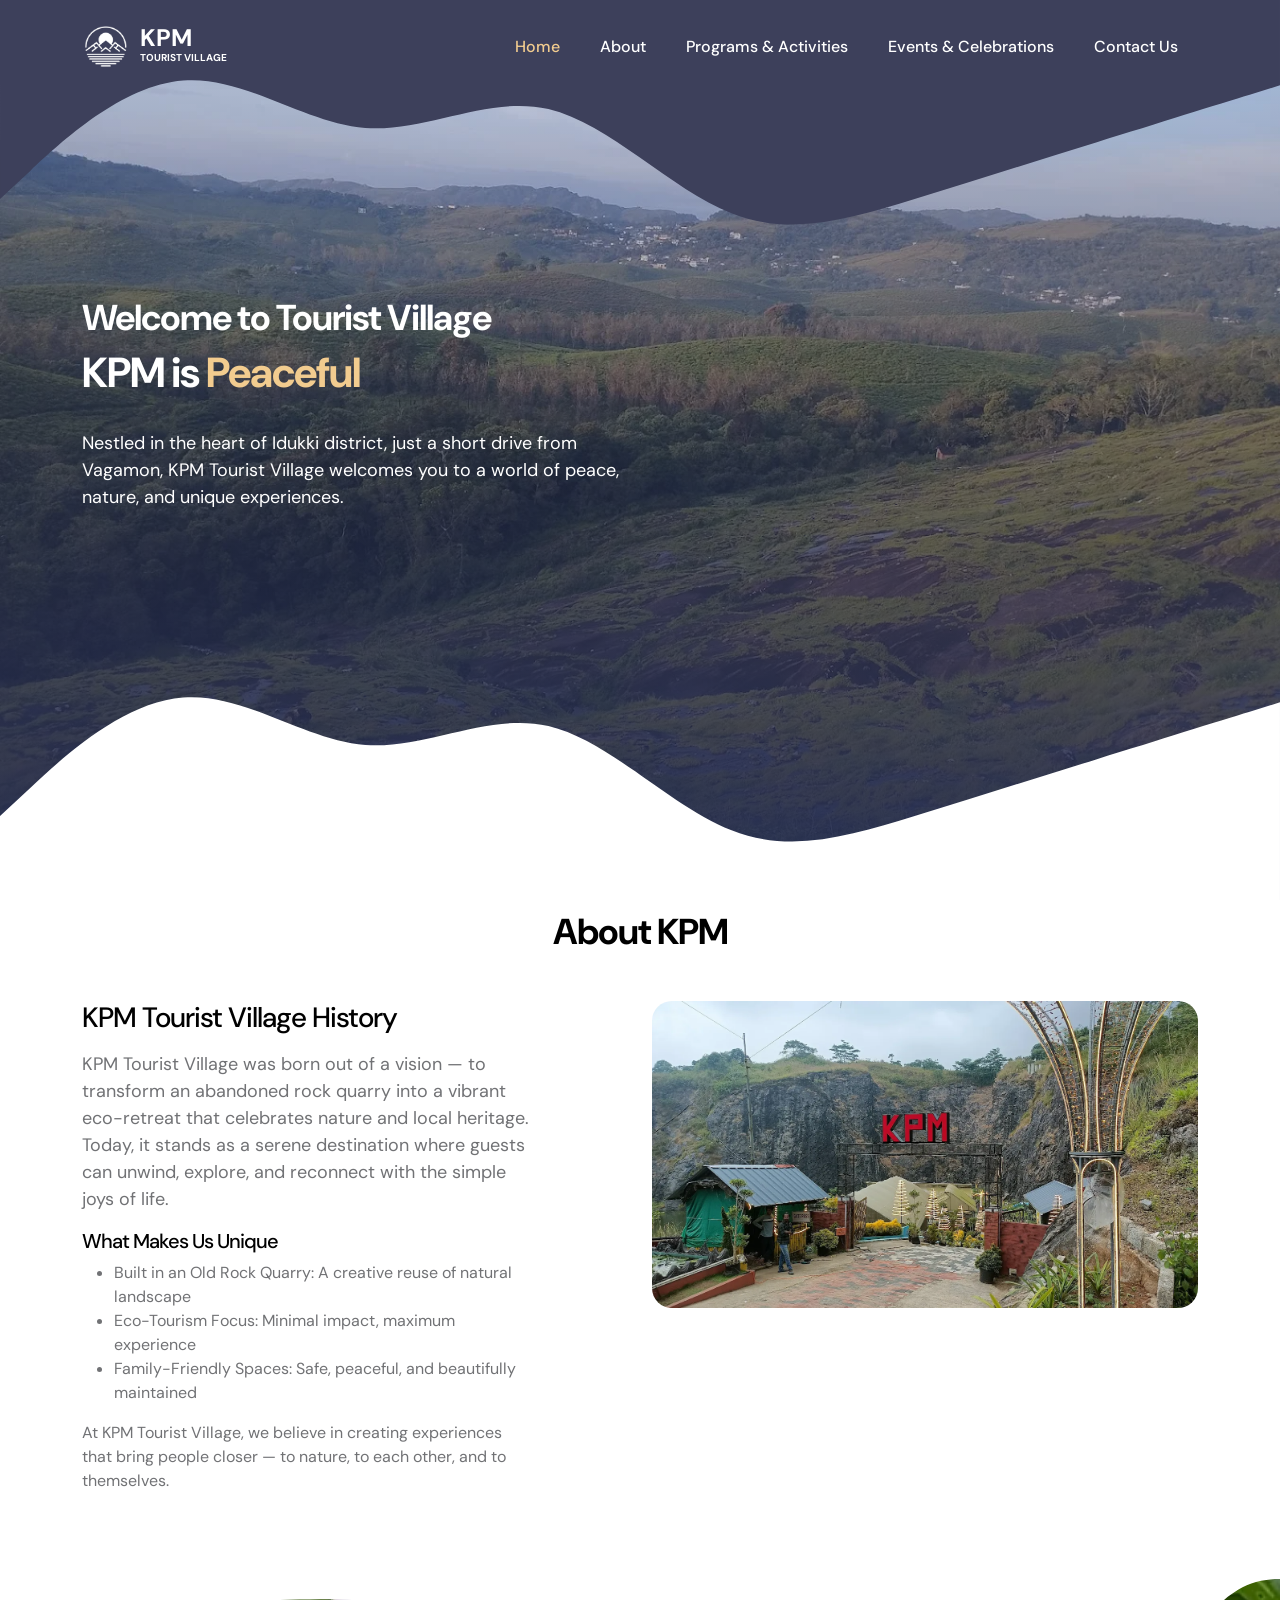
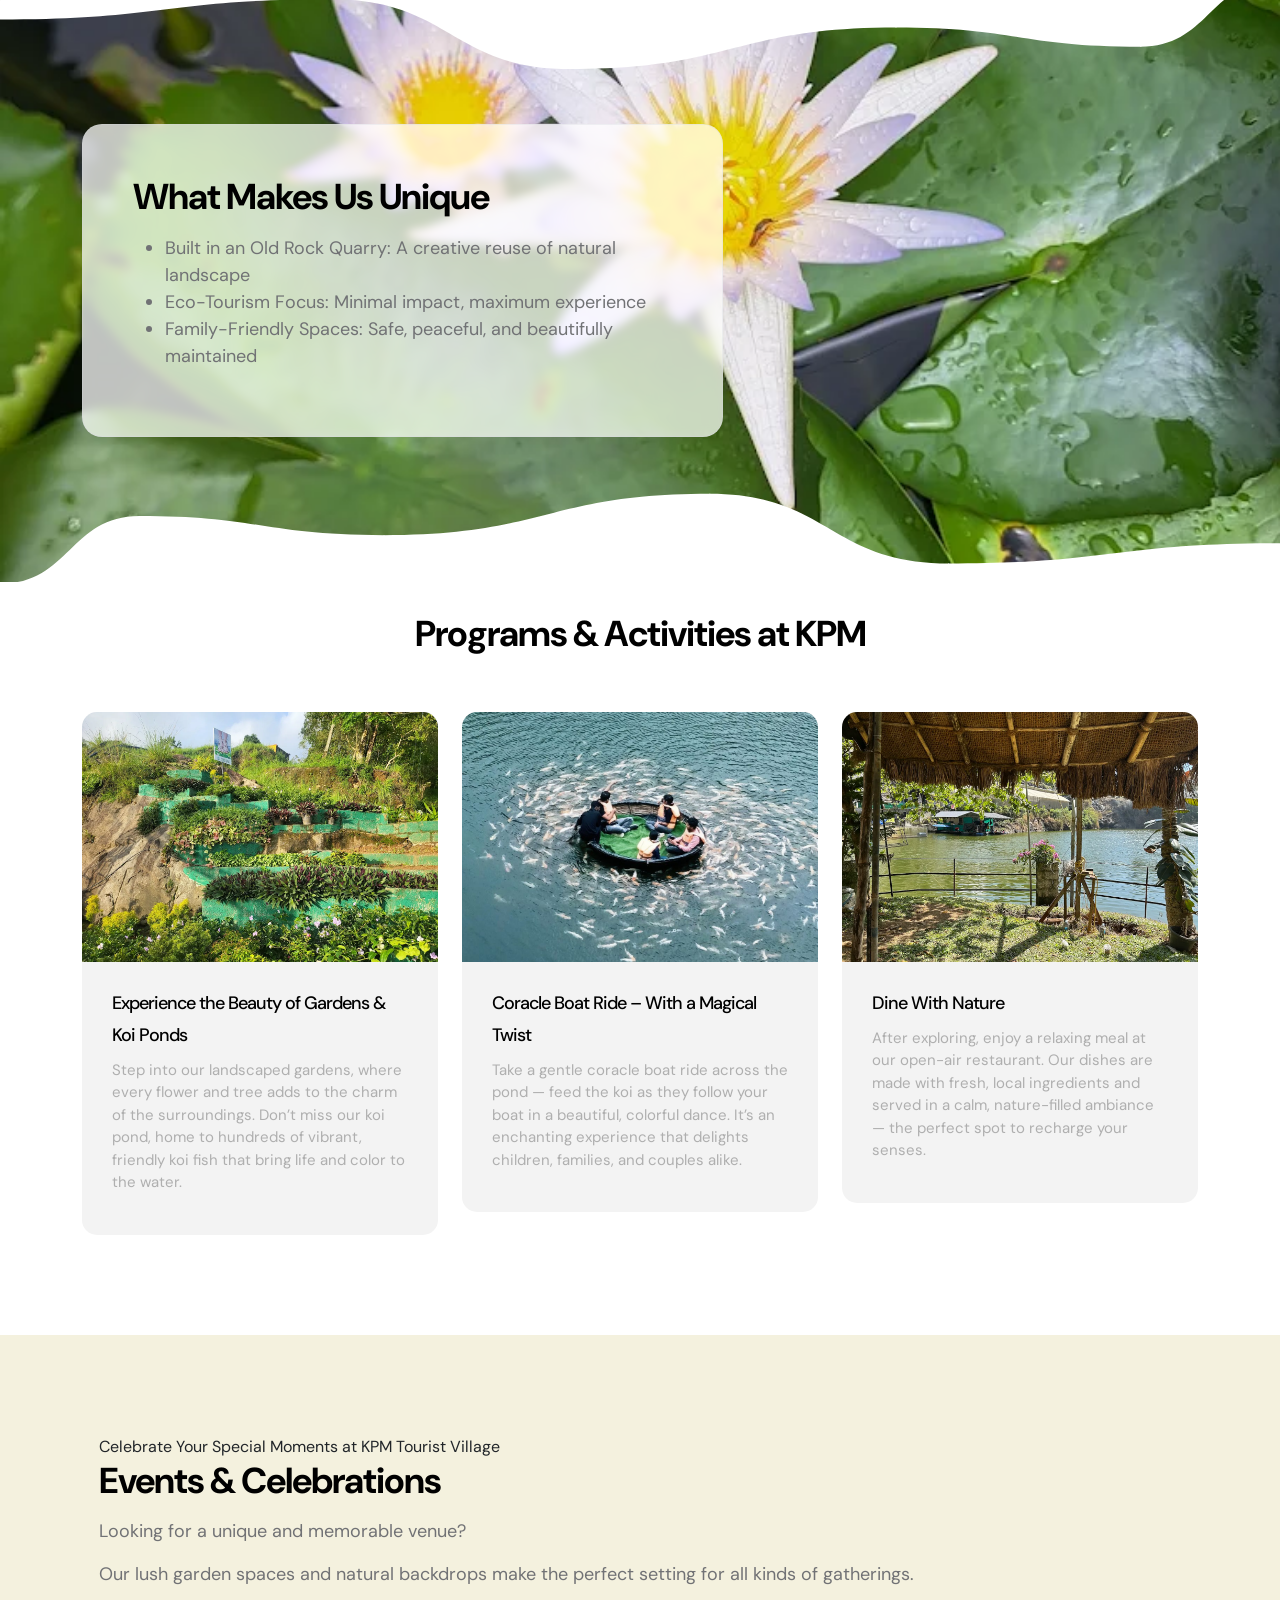
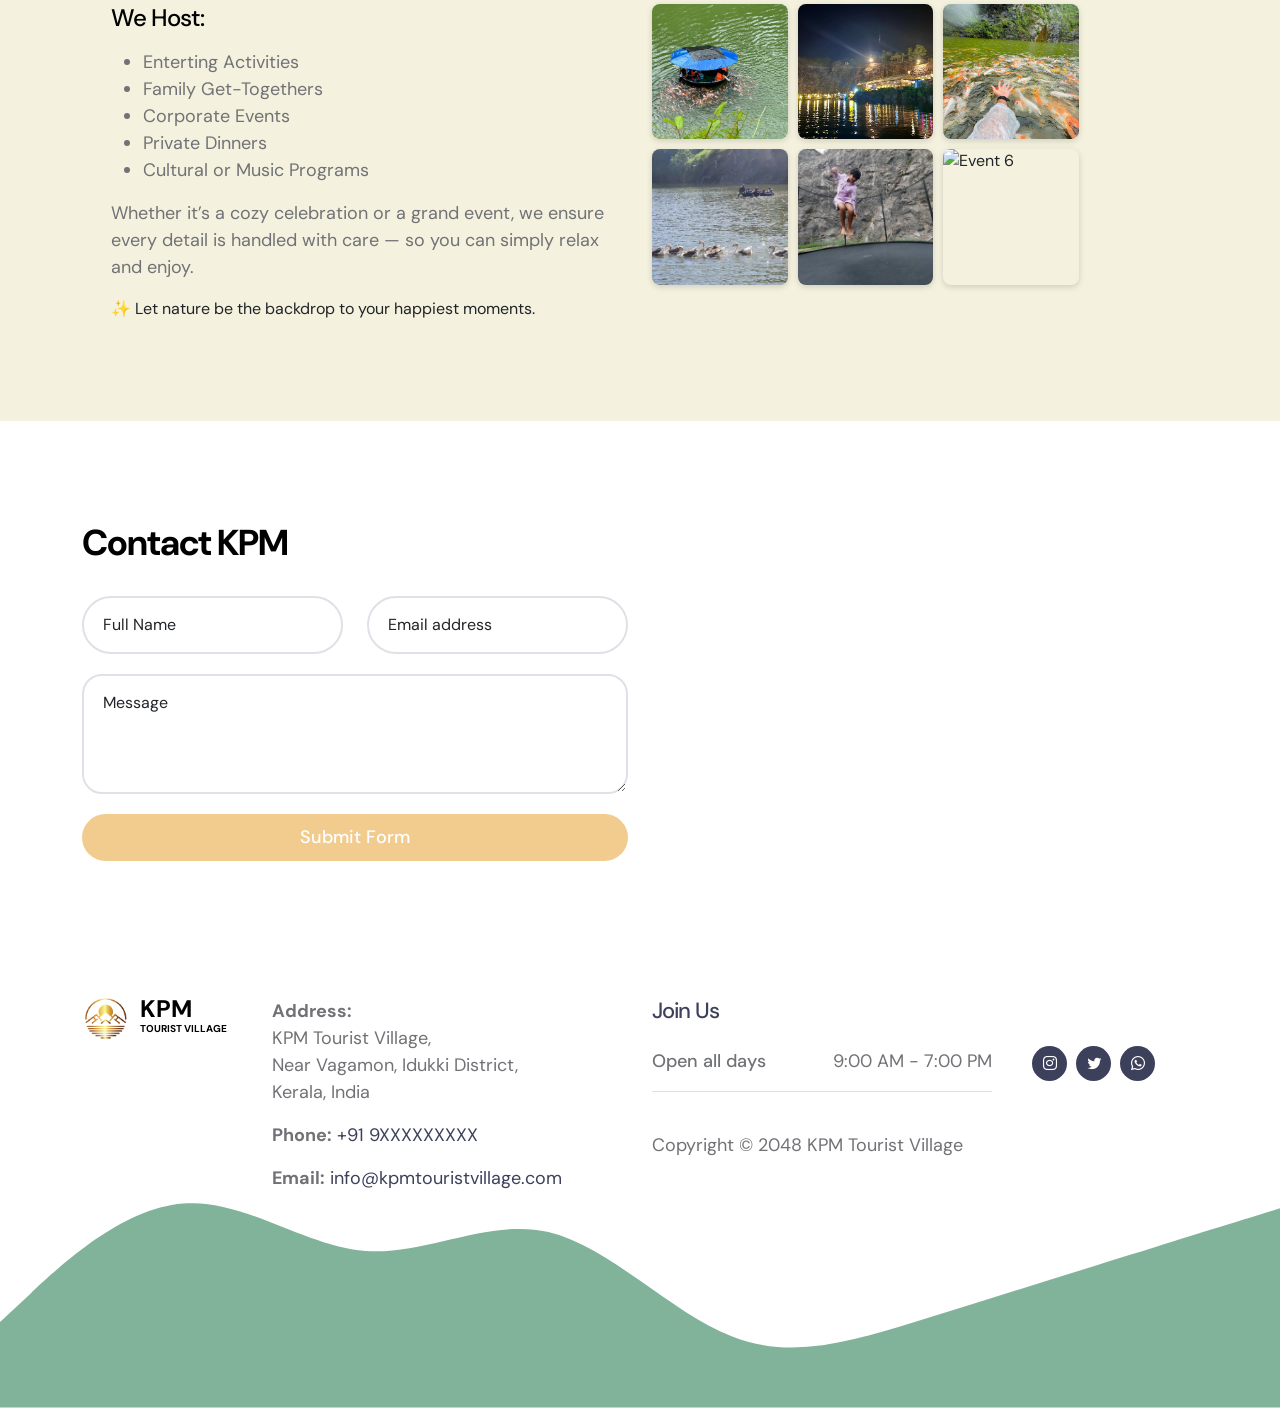
==== index.html @ 0088a2d7 "initial commit" ====
<!doctype html>
<html lang="en">

<head>
    <meta charset="utf-8">
    <meta name="viewport" content="width=device-width, initial-scale=1">

    <meta name="description" content="">
    <meta name="author" content="">

    <title>KPM Tourist Village</title>

    <!-- CSS FILES -->
    <link rel="preconnect" href="https://fonts.googleapis.com">

    <link rel="preconnect" href="https://fonts.gstatic.com" crossorigin>

    <link href="https://fonts.googleapis.com/css2?family=DM+Sans:ital,wght@0,400;0,500;0,700;1,400&display=swap"
        rel="stylesheet">

    <link href="css/bootstrap.min.css" rel="stylesheet">

    <link href="css/bootstrap-icons.css" rel="stylesheet">

    <link href="css/templatemo-tiya-golf-club.css" rel="stylesheet">

    <!--

TemplateMo 587 Tiya Golf Club

https://templatemo.com/tm-587-tiya-golf-club

-->
</head>

<body>

    <main>

        <nav class="navbar navbar-expand-lg">
            <div class="container">
                <a class="navbar-brand d-flex align-items-center" href="index.html">
                    <img src="images/kpm-logo-removebg-preview.png" class="navbar-brand-image img-fluid"
                        alt="KPM Tourist Village">
                    <span class="navbar-brand-text">
                        KPM
                        <small>Tourist Village</small>
                    </span>
                </a>

                <div class="d-lg-none ms-auto me-3">
                    <a class="btn custom-btn custom-border-btn" data-bs-toggle="offcanvas" href="#offcanvasExample"
                        role="button" aria-controls="offcanvasExample">Member Login</a>
                </div>

                <button class="navbar-toggler" type="button" data-bs-toggle="collapse" data-bs-target="#navbarNav"
                    aria-controls="navbarNav" aria-expanded="false" aria-label="Toggle navigation">
                    <span class="navbar-toggler-icon"></span>
                </button>

                <div class="collapse navbar-collapse" id="navbarNav">
                    <ul class="navbar-nav ms-lg-auto">
                        <li class="nav-item">
                            <a class="nav-link click-scroll" href="#section_1">Home</a>
                        </li>

                        <li class="nav-item">
                            <a class="nav-link click-scroll" href="#section_2">About</a>
                        </li>

                        <li class="nav-item">
                            <a class="nav-link click-scroll" href="#section_3">Programs & Activities</a>
                        </li>

                        <li class="nav-item">
                            <a class="nav-link click-scroll" href="#section_4">Events & Celebrations</a>
                        </li>

                        <li class="nav-item">
                            <a class="nav-link click-scroll" href="#section_5">Contact Us</a>
                        </li>

                        <!-- <li class="nav-item dropdown">
                                <a class="nav-link dropdown-toggle" href="#" id="navbarLightDropdownMenuLink" role="button" data-bs-toggle="dropdown" aria-expanded="false">Pages</a>

                                <ul class="dropdown-menu dropdown-menu-light" aria-labelledby="navbarLightDropdownMenuLink">
                                    <li><a class="dropdown-item" href="event-listing.html">Event Listing</a></li>

                                    <li><a class="dropdown-item" href="event-detail.html">Event Detail</a></li>
                                </ul>
                            </li> -->
                    </ul>

                    <!-- <div class="d-none d-lg-block ms-lg-3">
                            <a class="btn custom-btn custom-border-btn" data-bs-toggle="offcanvas" href="#offcanvasExample" role="button" aria-controls="offcanvasExample">Member Login</a>
                        </div> -->
                </div>
            </div>
        </nav>

        <!-- <div class="offcanvas offcanvas-end" data-bs-scroll="true" tabindex="-1" id="offcanvasExample" aria-labelledby="offcanvasExampleLabel">                
                <div class="offcanvas-header">
                    <h5 class="offcanvas-title" id="offcanvasExampleLabel">Member Login</h5>
                    
                    <button type="button" class="btn-close" data-bs-dismiss="offcanvas" aria-label="Close"></button>
                </div>
                
                <div class="offcanvas-body d-flex flex-column">
                    <form class="custom-form member-login-form" action="#" method="post" role="form">

                        <div class="member-login-form-body">
                            <div class="mb-4">
                                <label class="form-label mb-2" for="member-login-number">Membership No.</label>

                                <input type="text" name="member-login-number" id="member-login-number" class="form-control" placeholder="11002560" required>
                            </div>

                            <div class="mb-4">
                                <label class="form-label mb-2" for="member-login-password">Password</label>

                                <input type="password" name="member-login-password" id="member-login-password" pattern="[0-9a-zA-Z]{4,10}" class="form-control" placeholder="Password" required="">
                            </div>

                            <div class="form-check mb-4">
                                <input class="form-check-input" type="checkbox" value="" id="flexCheckDefault">
                              
                                <label class="form-check-label" for="flexCheckDefault">
                                    Remember me
                                </label>
                            </div>

                            <div class="col-lg-5 col-md-7 col-8 mx-auto">
                                <button type="submit" class="form-control">Login</button>
                            </div>

                            <div class="text-center my-4">
                                <a href="#">Forgotten password?</a>
                            </div>
                        </div>
                    </form>

                    <div class="mt-auto mb-5">
                        <p>
                            <strong class="text-white me-3">Any Questions?</strong>

                            <a href="tel: 010-020-0340" class="contact-link">
                            	010-020-0340
                            </a>
                        </p>
                    </div>
                </div>

                <svg xmlns="http://www.w3.org/2000/svg" viewBox="0 0 1440 320"><path fill="#3D405B" fill-opacity="1" d="M0,224L34.3,192C68.6,160,137,96,206,90.7C274.3,85,343,139,411,144C480,149,549,107,617,122.7C685.7,139,754,213,823,240C891.4,267,960,245,1029,224C1097.1,203,1166,181,1234,160C1302.9,139,1371,117,1406,106.7L1440,96L1440,320L1405.7,320C1371.4,320,1303,320,1234,320C1165.7,320,1097,320,1029,320C960,320,891,320,823,320C754.3,320,686,320,617,320C548.6,320,480,320,411,320C342.9,320,274,320,206,320C137.1,320,69,320,34,320L0,320Z"></path></svg>
            </div> -->


        <section class="hero-section d-flex justify-content-center align-items-center" id="section_1">

            <div class="section-overlay"></div>

            <svg xmlns="http://www.w3.org/2000/svg" viewBox="0 0 1440 320">
                <path fill="#3D405B" fill-opacity="1"
                    d="M0,224L34.3,192C68.6,160,137,96,206,90.7C274.3,85,343,139,411,144C480,149,549,107,617,122.7C685.7,139,754,213,823,240C891.4,267,960,245,1029,224C1097.1,203,1166,181,1234,160C1302.9,139,1371,117,1406,106.7L1440,96L1440,0L1405.7,0C1371.4,0,1303,0,1234,0C1165.7,0,1097,0,1029,0C960,0,891,0,823,0C754.3,0,686,0,617,0C548.6,0,480,0,411,0C342.9,0,274,0,206,0C137.1,0,69,0,34,0L0,0Z">
                </path>
            </svg>

            <div class="container">
                <div class="row">

                    <div class="col-lg-6 col-12 mb-5 mb-lg-0">
                        <h2 class="text-white">Welcome to Tourist Village</h2>

                        <h1 class="cd-headline rotate-1 text-white mb-4 pb-2">
                            <span>KPM is</span>
                            <span class="cd-words-wrapper">
                                <b class="is-visible">Peaceful</b>
                                <b>Scenic</b>
                                <b>Memorable</b>
                            </span>
                        </h1>

                        <div class="">
                            <p class="text-white">Nestled in the heart of Idukki district, just a short drive from
                                Vagamon, KPM Tourist Village welcomes you to a world of peace, nature, and unique
                                experiences.</p>
                        </div>
                    </div>

                    <div class="col-lg-6 col-12">
                        <div class="ratio ratio-16x9">
                            <iframe width="560" height="315" src="https://www.youtube.com/embed/MGNgbNGOzh8"
                                title="YouTube video player" frameborder="0"
                                allow="accelerometer; autoplay; clipboard-write; encrypted-media; gyroscope; picture-in-picture; web-share"
                                allowfullscreen></iframe>
                        </div>
                    </div>

                </div>
            </div>

            <svg xmlns="http://www.w3.org/2000/svg" viewBox="0 0 1440 320">
                <path fill="#ffffff" fill-opacity="1"
                    d="M0,224L34.3,192C68.6,160,137,96,206,90.7C274.3,85,343,139,411,144C480,149,549,107,617,122.7C685.7,139,754,213,823,240C891.4,267,960,245,1029,224C1097.1,203,1166,181,1234,160C1302.9,139,1371,117,1406,106.7L1440,96L1440,320L1405.7,320C1371.4,320,1303,320,1234,320C1165.7,320,1097,320,1029,320C960,320,891,320,823,320C754.3,320,686,320,617,320C548.6,320,480,320,411,320C342.9,320,274,320,206,320C137.1,320,69,320,34,320L0,320Z">
                </path>
            </svg>
        </section>


        <section class="about-section section-padding" id="section_2">
            <div class="container">
                <div class="row">

                    <div class="col-lg-12 col-12 text-center">
                        <h2 class="mb-lg-5 mb-4">About KPM</h2>
                    </div>

                    <div class="col-lg-5 col-12 me-auto mb-4 mb-lg-0">
                        <h3 class="mb-3">KPM Tourist Village History</h3>

                        <p>KPM Tourist Village was born out of a vision — to transform an abandoned rock quarry into a
                            vibrant eco-retreat that celebrates nature and local heritage.
                            Today, it stands as a serene destination where guests can unwind, explore, and reconnect
                            with the simple joys of life.</p>

                        <h6>What Makes Us Unique</h6>
                        <ul>
                            <li class="text-medium">Built in an Old Rock Quarry: A creative reuse of natural landscape
                            </li>
                            <li class="text-medium">Eco-Tourism Focus: Minimal impact, maximum experience</li>
                            <li class="text-medium">Family-Friendly Spaces: Safe, peaceful, and beautifully maintained
                            </li>
                        </ul>

                        <p class="text-medium">At KPM Tourist Village, we believe in creating experiences that bring
                            people closer — to nature, to each other, and to themselves.</p>
                    </div>

                    <div class="col-lg-6 col-md-12 col-12 mb-4 mb-lg-0 mb-md-0">
                        <div class="member-block">
                            <div class="member-block-image-wrap">
                                <img src="images/gallery/image6.webp" class="member-block-image img-fluid" alt="">
                            </div>
                        </div>
                    </div>

                </div>
            </div>
        </section>


        <section class="section-bg-image">
            <svg viewBox="0 0 1265 144" xmlns="http://www.w3.org/2000/svg" xmlns:xlink="http://www.w3.org/1999/xlink">
                <path fill="rgba(255, 255, 255, 1)" d="M 0 40 C 164 40 164 20 328 20 L 328 20 L 328 0 L 0 0 Z"
                    stroke-width="0"></path>
                <path fill="rgba(255, 255, 255, 1)" d="M 327 20 C 445.5 20 445.5 89 564 89 L 564 89 L 564 0 L 327 0 Z"
                    stroke-width="0"></path>
                <path fill="rgba(255, 255, 255, 1)" d="M 563 89 C 724.5 89 724.5 48 886 48 L 886 48 L 886 0 L 563 0 Z"
                    stroke-width="0"></path>
                <path fill="rgba(255, 255, 255, 1)"
                    d="M 885 48 C 1006.5 48 1006.5 67 1128 67 L 1128 67 L 1128 0 L 885 0 Z" stroke-width="0"></path>
                <path fill="rgba(255, 255, 255, 1)" d="M 1127 67 C 1196 67 1196 0 1265 0 L 1265 0 L 1265 0 L 1127 0 Z"
                    stroke-width="0"></path>
            </svg>

            <div class="container">
                <div class="row">

                    <div class="col-lg-7 col-12">
                        <div class="section-bg-image-block">
                            <h2 class="mb-lg-3">What Makes Us Unique</h2>
                            <ul>
                                <li>Built in an Old Rock Quarry: A creative reuse of natural landscape</li>
                                <li>Eco-Tourism Focus: Minimal impact, maximum experience</li>
                                <li>Family-Friendly Spaces: Safe, peaceful, and beautifully maintained</li>
                            </ul>
                        </div>
                    </div>

                </div>
            </div>

            <svg viewBox="0 0 1265 144" xmlns="http://www.w3.org/2000/svg" xmlns:xlink="http://www.w3.org/1999/xlink">
                <path fill="rgba(255, 255, 255, 1)" d="M 0 40 C 164 40 164 20 328 20 L 328 20 L 328 0 L 0 0 Z"
                    stroke-width="0"></path>
                <path fill="rgba(255, 255, 255, 1)" d="M 327 20 C 445.5 20 445.5 89 564 89 L 564 89 L 564 0 L 327 0 Z"
                    stroke-width="0"></path>
                <path fill="rgba(255, 255, 255, 1)" d="M 563 89 C 724.5 89 724.5 48 886 48 L 886 48 L 886 0 L 563 0 Z"
                    stroke-width="0"></path>
                <path fill="rgba(255, 255, 255, 1)"
                    d="M 885 48 C 1006.5 48 1006.5 67 1128 67 L 1128 67 L 1128 0 L 885 0 Z" stroke-width="0"></path>
                <path fill="rgba(255, 255, 255, 1)" d="M 1127 67 C 1196 67 1196 0 1265 0 L 1265 0 L 1265 0 L 1127 0 Z"
                    stroke-width="0"></path>
            </svg>
        </section>


        <section class="membership-section section-padding" id="section_3">
            <div class="container">
                <div class="row">

                    <div class="col-lg-12 col-12 text-center mx-auto mb-lg-5 mb-4">
                        <h2><span>Programs & Activities</span> at KPM</h2>
                    </div>
                    <div class="col-lg-12">
                        <div class="row" style="position: relative; z-index: 5;">
                            <div class="program-itemcol-lg-4 col-md-4 col-sm-12 ">
                                <div class="closed-item">
                                    <div class="thumb">
                                        <img src="./images/program/garder_image.webp" alt="">
                                    </div>
                                    <div class="down-content">
                                        <div class="row">
                                            <div class="col-12">
                                                <h4>Experience the Beauty of Gardens & Koi Ponds</h4>
                                                <p>Step into our landscaped gardens, where every flower and tree adds to
                                                    the charm of the surroundings.
                                                    Don’t miss our koi pond, home to hundreds of vibrant, friendly koi
                                                    fish that bring life and color to the water.</p>
                                            </div>
                                        </div>
                                    </div>
                                </div>
                            </div>
                            <div class="col-lg-4 col-md-4 col-sm-12">
                                <div class="closed-item">
                                    <div class="thumb">
                                        <img src="./images/program/Coracle_Boat_Ride.jpeg" alt="">
                                    </div>
                                    <div class="down-content">
                                        <div class="row">
                                            <div class="col-12">
                                                <h4>Coracle Boat Ride – With a Magical Twist</h4>
                                                <p>Take a gentle coracle boat ride across the pond — feed the koi as
                                                    they follow your boat in a beautiful, colorful dance.
                                                    It’s an enchanting experience that delights children, families, and
                                                    couples alike.</p>
                                            </div>
                                        </div>
                                    </div>
                                </div>
                            </div>
                            <div class="col-lg-4 col-md-4 col-sm-12">
                                <div class="closed-item">
                                    <div class="thumb">
                                        <img src="./images/program/dine_with_nature.webp" alt="">
                                    </div>
                                    <div class="down-content">
                                        <div class="row">
                                            <div class="col-12">
                                                <h4>Dine With Nature</h4>
                                                <p>After exploring, enjoy a relaxing meal at our open-air restaurant.
                                                    Our dishes are made with fresh, local ingredients and served in a
                                                    calm, nature-filled ambiance — the perfect spot to recharge your
                                                    senses.</p>
                                            </div>
                                        </div>
                                    </div>
                                </div>
                            </div>
                        </div>
                    </div>




                </div>
            </div>
        </section>




        <section class="events-section section-bg section-padding" id="section_4">
            <div class="container">
                <div class="row">

                    <div class="col-lg-12 col-12">
                        <span>Celebrate Your Special Moments at KPM Tourist Village</span>
                        <h2 class="mb-lg-3">Events & Celebrations</h2>
                    </div>

                    <div class="col-lg-12 col-12">
                        <p>Looking for a unique and memorable venue?</p>
                        <p>Our lush garden spaces and natural backdrops make the perfect setting for all kinds of
                            gatherings.</p>
                    </div>


                    <div class="row">
                        <div class="col-lg-6 col-6">
                            <h4 class="mb-lg-3">We Host:</h4>
                            <ul>
                                <li> Enterting Activities</li>
                                <li> Family Get-Togethers</li>
                                <li> Corporate Events</li>
                                <li> Private Dinners</li>
                                <li> Cultural or Music Programs</li>
                            </ul>
                            <p>Whether it’s a cozy celebration or a grand event, we ensure every detail is handled with
                                care —
                                so you can simply relax and enjoy.</p>

                            ✨ Let nature be the backdrop to your happiest moments.
                        </div>
                        <div class="col-lg-5 col-5">
                            <div class="photo-grid">
                                <img src="./images/event/event-1.webp" alt="Event 1">
                                <img src="./images/event/event-2.webp" alt="Event 2">
                                <img src="./images/event/event-3.webp" alt="Event 3">
                                <img src="./images/event/event-4.webp" alt="Event 4">
                                <img src="./images/event/event-5.webp" alt="Event 5">
                                <img src="./images/event/event-6.webp" alt="Event 6">
                            </div>
                        </div>
                    </div>

                </div>
            </div>
        </section>


        <section class="contact-section section-padding" id="section_5">
            <div class="container">
                <div class="row">

                    <div class="col-lg-6 col-12">
                        <form action="#" method="post" class="custom-form contact-form" role="form">
                            <h2 class="mb-4 pb-2">Contact KPM</h2>

                            <div class="row">
                                <div class="col-lg-6 col-md-6 col-12">
                                    <div class="form-floating">
                                        <input type="text" name="full-name" id="full-name" class="form-control"
                                            placeholder="Full Name" required="">

                                        <label for="floatingInput">Full Name</label>
                                    </div>
                                </div>

                                <div class="col-lg-6 col-md-6 col-12">
                                    <div class="form-floating">
                                        <input type="email" name="email" id="email" pattern="[^ @]*@[^ @]*"
                                            class="form-control" placeholder="Email address" required="">

                                        <label for="floatingInput">Email address</label>
                                    </div>
                                </div>

                                <div class="col-lg-12 col-12">
                                    <div class="form-floating">
                                        <textarea class="form-control" id="message" name="message"
                                            placeholder="Describe message here"></textarea>

                                        <label for="floatingTextarea">Message</label>
                                    </div>

                                    <button type="submit" class="form-control">Submit Form</button>
                                </div>
                            </div>
                        </form>
                    </div>

                    <div class="col-lg-6 col-12">
                        <div id="map">
                            <iframe
                                src="https://www.google.com/maps/embed?pb=!1m18!1m12!1m3!1d3932.600288951843!2d76.96340510000002!3d9.715114300000002!2m3!1f0!2f0!3f0!3m2!1i1024!2i768!4f13.1!3m3!1m2!1s0x3b07b355ec4bfc97%3A0xcb89609760de9c93!2sKPM%20Tourist%20Village!5e0!3m2!1sen!2sin!4v1760379014618!5m2!1sen!2sin"
                                width="100%" height="370px" style="border:0;" allowfullscreen="" loading="lazy"
                                referrerpolicy="no-referrer-when-downgrade"></iframe>
                        </div>
                    </div>

                </div>
            </div>
        </section>
    </main>

    <footer class="site-footer">
        <div class="container">
            <div class="row">

                <div class="col-lg-6 col-12 me-auto mb-5 mb-lg-0">
                    <div class="row">
                        <div class="col-md-4">
                            <a class="navbar-brand d-flex align-items-center" href="index.html">
                                <img src="images/kpm-logo-removebg-preview.png" class="navbar-brand-image img-fluid"
                                    alt="KPM Tourist Village">
                                <span class="navbar-brand-text">
                                    KPM
                                    <small>Tourist Village</small>
                                </span>
                            </a>
                        </div>
                        <div class="col-md-8">
                            <div class="contact-info">
                                

                                <div class="contact-details">
                                    <p><strong>Address:</strong><br>
                                        KPM Tourist Village,<br>
                                        Near Vagamon, Idukki District,<br>
                                        Kerala, India</p>

                                    <p><strong>Phone:</strong> <a href="tel:+919XXXXXXXXX">+91 9XXXXXXXXX</a></p>

                                    <p><strong>Email:</strong> <a
                                            href="mailto:info@kpmtouristvillage.com">info@kpmtouristvillage.com</a></p>
                                </div>
                            </div>
                        </div>

                    </div>

                </div>

                <div class="col-lg-4 col-12">
                    <h5 class="site-footer-title mb-4">Join Us</h5>

                    <p class="d-flex border-bottom pb-3 mb-3 me-lg-3">
                        <span>Open all days</span>
                        9:00 AM - 7:00 PM
                    </p>

                    <br>
                    <p class="copyright-text">Copyright © 2048 KPM Tourist Village</p>
                </div>

                <div class="col-lg-2 col-12 ms-auto">
                    <ul class="social-icon mt-lg-5 mt-3 mb-4">
                        <li class="social-icon-item">
                            <a href="#" class="social-icon-link bi-instagram"></a>
                        </li>

                        <li class="social-icon-item">
                            <a href="#" class="social-icon-link bi-twitter"></a>
                        </li>

                        <li class="social-icon-item">
                            <a href="#" class="social-icon-link bi-whatsapp"></a>
                        </li>
                    </ul>


                </div>

            </div>
        </div>

        <svg xmlns="http://www.w3.org/2000/svg" viewBox="0 0 1440 320">
            <path fill="#81B29A" fill-opacity="1"
                d="M0,224L34.3,192C68.6,160,137,96,206,90.7C274.3,85,343,139,411,144C480,149,549,107,617,122.7C685.7,139,754,213,823,240C891.4,267,960,245,1029,224C1097.1,203,1166,181,1234,160C1302.9,139,1371,117,1406,106.7L1440,96L1440,320L1405.7,320C1371.4,320,1303,320,1234,320C1165.7,320,1097,320,1029,320C960,320,891,320,823,320C754.3,320,686,320,617,320C548.6,320,480,320,411,320C342.9,320,274,320,206,320C137.1,320,69,320,34,320L0,320Z">
            </path>
        </svg>
    </footer>


    <!-- JAVASCRIPT FILES -->
    <script src="js/jquery.min.js"></script>
    <script src="js/bootstrap.bundle.min.js"></script>
    <script src="js/jquery.sticky.js"></script>
    <script src="js/click-scroll.js"></script>
    <script src="js/animated-headline.js"></script>
    <script src="js/modernizr.js"></script>
    <script src="js/custom.js"></script>

</body>

</html>
---- css/templatemo-tiya-golf-club.css ----
/*

TemplateMo 587 Tiya Golf Club

https://templatemo.com/tm-587-tiya-golf-club

*/


/*---------------------------------------
  CUSTOM PROPERTIES ( VARIABLES )             
-----------------------------------------*/
:root {
  --white-color:                  #ffffff;
  --primary-color:                #81B29A;
  --secondary-color:              #3D405B;
  --section-bg-color:             #F4F1DE;
  --custom-btn-bg-color:          #F2CC8F;
  --custom-btn-bg-hover-color:    #E07A5F;
  --dark-color:                   #000000;
  --p-color:                      #717275;
  --link-hover-color:             #F2CC8F;

  --body-font-family:             'DM Sans', sans-serif;

  --h1-font-size:                 42px;
  --h2-font-size:                 36px;
  --h3-font-size:                 28px;
  --h4-font-size:                 24px;
  --h5-font-size:                 22px;
  --h6-font-size:                 20px;
  --p-font-size:                  18px;
  --menu-font-size:               16px;
  --btn-font-size:                14px;

  --border-radius-large:          100px;
  --border-radius-medium:         20px;
  --border-radius-small:          10px;

  --font-weight-normal:           400;
  --font-weight-medium:           500;
  --font-weight-bold:             700;
}

body {
  background-color: var(--white-color);
  font-family: var(--body-font-family); 
}


/*---------------------------------------
  TYPOGRAPHY               
-----------------------------------------*/

h2,
h3,
h4,
h5,
h6 {
  color: var(--dark-color);
}

h1,
h2,
h3,
h4,
h5,
h6 {
  font-weight: var(--font-weight-medium);
  letter-spacing: -1px;
}

h1 {
  font-size: var(--h1-font-size);
  font-weight: var(--font-weight-bold);
}

h2 {
  font-size: var(--h2-font-size);
  font-weight: var(--font-weight-bold);
}

h3 {
  font-size: var(--h3-font-size);
}

h4 {
  font-size: var(--h4-font-size);
}

h5 {
  font-size: var(--h5-font-size);
}

h6 {
  font-size: var(--h6-font-size);
}

p {
  color: var(--p-color);
  font-size: var(--p-font-size);
  font-weight: var(--font-weight-normal);
}

ul li {
  color: var(--p-color);
  font-size: var(--p-font-size);
  font-weight: var(--font-weight-normal);
}

a, 
button {
  touch-action: manipulation;
  transition: all 0.3s;
}

a {
  display: inline-block;
  color: var(--secondary-color);
  text-decoration: none;
}

a:hover {
  color: var(--link-hover-color);
}

b,
strong {
  font-weight: var(--font-weight-bold);
}


/*---------------------------------------
  SECTION               
-----------------------------------------*/
.section-bg {
  background-color: var(--section-bg-color);
}

.section-padding {
  padding-top: 100px;
  padding-bottom: 100px;
}

.section-overlay {
  content: "";
  background: rgba(0, 0, 0, 0) linear-gradient(rgba(39, 48, 83, 0.01) 0%, rgb(39, 48, 83) 100%) repeat scroll 0% 0%;
  position: absolute;
  top: 0;
  right: 0;
  bottom: 0;
  left: 0;
}

::selection {
  background-color: var(--primary-color);
  color: var(--white-color);
}


/*---------------------------------------
  ANIMATED HEADLINE               
-----------------------------------------*/
.cd-words-wrapper {
  display: inline-block;
  position: relative;
  text-align: left;
}

.cd-words-wrapper b {
  color: var(--link-hover-color);
  display: inline-block;
  position: absolute;
  white-space: nowrap;
  left: 0;
  top: 0;
}

.cd-words-wrapper b.is-visible {
  position: relative;
}

.no-js .cd-words-wrapper b {
  opacity: 0;
}

.no-js .cd-words-wrapper b.is-visible {
  opacity: 1;
}

.cd-headline.rotate-1 .cd-words-wrapper {
  -webkit-perspective: 300px;
  -moz-perspective: 300px;
  perspective: 300px;
}
.cd-headline.rotate-1 b {
  opacity: 0;
  -webkit-transform-origin: 50% 100%;
  -moz-transform-origin: 50% 100%;
  -ms-transform-origin: 50% 100%;
  -o-transform-origin: 50% 100%;
  transform-origin: 50% 100%;
  -webkit-transform: rotateX(180deg);
  -moz-transform: rotateX(180deg);
  -ms-transform: rotateX(180deg);
  -o-transform: rotateX(180deg);
  transform: rotateX(180deg);
}
.cd-headline.rotate-1 b.is-visible {
  opacity: 1;
  -webkit-transform: rotateX(0deg);
  -moz-transform: rotateX(0deg);
  -ms-transform: rotateX(0deg);
  -o-transform: rotateX(0deg);
  transform: rotateX(0deg);
  -webkit-animation: cd-rotate-1-in 1.2s;
  -moz-animation: cd-rotate-1-in 1.2s;
  animation: cd-rotate-1-in 1.2s;
}
.cd-headline.rotate-1 b.is-hidden {
  -webkit-transform: rotateX(180deg);
  -moz-transform: rotateX(180deg);
  -ms-transform: rotateX(180deg);
  -o-transform: rotateX(180deg);
  transform: rotateX(180deg);
  -webkit-animation: cd-rotate-1-out 1.2s;
  -moz-animation: cd-rotate-1-out 1.2s;
  animation: cd-rotate-1-out 1.2s;
}

@-webkit-keyframes cd-rotate-1-in {
  0% {
    -webkit-transform: rotateX(180deg);
    opacity: 0;
  }
  35% {
    -webkit-transform: rotateX(120deg);
    opacity: 0;
  }
  65% {
    opacity: 0;
  }
  100% {
    -webkit-transform: rotateX(360deg);
    opacity: 1;
  }
}
@-moz-keyframes cd-rotate-1-in {
  0% {
    -moz-transform: rotateX(180deg);
    opacity: 0;
  }
  35% {
    -moz-transform: rotateX(120deg);
    opacity: 0;
  }
  65% {
    opacity: 0;
  }
  100% {
    -moz-transform: rotateX(360deg);
    opacity: 1;
  }
}
@keyframes cd-rotate-1-in {
  0% {
    -webkit-transform: rotateX(180deg);
    -moz-transform: rotateX(180deg);
    -ms-transform: rotateX(180deg);
    -o-transform: rotateX(180deg);
    transform: rotateX(180deg);
    opacity: 0;
  }
  35% {
    -webkit-transform: rotateX(120deg);
    -moz-transform: rotateX(120deg);
    -ms-transform: rotateX(120deg);
    -o-transform: rotateX(120deg);
    transform: rotateX(120deg);
    opacity: 0;
  }
  65% {
    opacity: 0;
  }
  100% {
    -webkit-transform: rotateX(360deg);
    -moz-transform: rotateX(360deg);
    -ms-transform: rotateX(360deg);
    -o-transform: rotateX(360deg);
    transform: rotateX(360deg);
    opacity: 1;
  }
}
@-webkit-keyframes cd-rotate-1-out {
  0% {
    -webkit-transform: rotateX(0deg);
    opacity: 1;
  }
  35% {
    -webkit-transform: rotateX(-40deg);
    opacity: 1;
  }
  65% {
    opacity: 0;
  }
  100% {
    -webkit-transform: rotateX(180deg);
    opacity: 0;
  }
}
@-moz-keyframes cd-rotate-1-out {
  0% {
    -moz-transform: rotateX(0deg);
    opacity: 1;
  }
  35% {
    -moz-transform: rotateX(-40deg);
    opacity: 1;
  }
  65% {
    opacity: 0;
  }
  100% {
    -moz-transform: rotateX(180deg);
    opacity: 0;
  }
}
@keyframes cd-rotate-1-out {
  0% {
    -webkit-transform: rotateX(0deg);
    -moz-transform: rotateX(0deg);
    -ms-transform: rotateX(0deg);
    -o-transform: rotateX(0deg);
    transform: rotateX(0deg);
    opacity: 1;
  }
  35% {
    -webkit-transform: rotateX(-40deg);
    -moz-transform: rotateX(-40deg);
    -ms-transform: rotateX(-40deg);
    -o-transform: rotateX(-40deg);
    transform: rotateX(-40deg);
    opacity: 1;
  }
  65% {
    opacity: 0;
  }
  100% {
    -webkit-transform: rotateX(180deg);
    -moz-transform: rotateX(180deg);
    -ms-transform: rotateX(180deg);
    -o-transform: rotateX(180deg);
    transform: rotateX(180deg);
    opacity: 0;
  }
}


/*---------------------------------------
  CUSTOM BUTTON               
-----------------------------------------*/
.custom-btn {
  background: var(--custom-btn-bg-color);
  border: 2px solid transparent;
  border-radius: var(--border-radius-large);
  color: var(--white-color);
  font-size: var(--btn-font-size);
  font-weight: var(--font-weight-bold);
  line-height: normal;
  transition: all 0.3s;
  padding: 10px 20px;
}

.custom-btn:hover {
  background: var(--custom-btn-bg-hover-color);
  color: var(--white-color);
}

.custom-border-btn {
  background: transparent;
  border: 2px solid var(--custom-btn-bg-color);
  color: var(--custom-btn-bg-color);
}

.custom-border-btn:hover {
  background: var(--custom-btn-bg-color);
  border-color: transparent;
  color: var(--white-color);
}

.custom-btn-bg-white {
  border-color: var(--white-color);
  color: var(--white-color);
}

.custom-btn-group .link {
  color: var(--white-color);
  font-weight: var(--font-weight-medium);
}

.custom-btn-group .link:hover {
  color: var(--link-hover-color);
}


/*---------------------------------------
  NAVIGATION BAR & OFFCANVAS              
-----------------------------------------*/
.offcanvas {
  background-color: var(--primary-color);
  padding: 30px;
}

.offcanvas.offcanvas-end {
  border-left: 0;
}

.offcanvas-header .btn-close {
  transition: all 0.3s;
}

.offcanvas-header .btn-close:hover {
  transform: rotate(180deg);
}

.offcanvas svg {
  position: absolute;
  bottom: 0;
  right: 0;
  left: 0;
}

.sticky-wrapper {
  position: absolute;
  top: 0;
  right: 0;
  left: 0;
}

.sticky-wrapper.is-sticky .navbar {
  background-color: rgb(61 64 91);
}

.navbar {
  background: transparent;
  z-index: 99;
  padding-top: 15px;
  padding-bottom: 15px;
}

.navbar-brand,
.navbar-brand:hover {
  font-size: var(--h4-font-size);
  font-weight: var(--font-weight-bold);
  display: block;
  color: var(--dark-color);
  max-width: 48px;
}

.navbar .navbar-brand,
.navbar .navbar-brand:hover {
  color: var(--white-color);
}

.navbar .navbar-brand-image {
  filter: brightness(0) invert(1);
}

.navbar-brand-image {
  width: 78px;
}

.navbar-brand-text {
  line-height: normal;
  margin-left: 10px;
  position: relative;
  bottom: 5px;
}

.navbar-brand-text small {
  display: block;
  font-size: 10px;
  line-height: 1;
  text-transform: uppercase;
}

.navbar-expand-lg .navbar-nav .nav-link {
  border-radius: var(--border-radius-large);
  margin: 10px;
  padding: 10px;
}

.navbar-nav .nav-link {
  display: inline-block;
  color: var(--white-color);
  font-size: var(--menu-font-size);
  font-weight: var(--font-weight-medium);
  padding-top: 15px;
  padding-bottom: 15px;
}

.navbar-nav .nav-link.active, 
.navbar-nav .nav-link:hover {
  color: var(--link-hover-color);
}

.navbar .dropdown-menu {
  background: var(--white-color);
  box-shadow: 0 1rem 3rem rgba(0,0,0,.175);
  border: 0;
  display: inherit;
  opacity: 0;
  min-width: 9rem;
  margin-top: 20px;
  padding: 13px 0 10px 0;
  transition: all 0.3s;
  pointer-events: none;
}

.navbar .dropdown-menu::before {
  content: "";
  width: 0;
  height: 0;
  border-left: 20px solid transparent;
  border-right: 20px solid transparent;
  border-bottom: 15px solid var(--white-color);
  position: absolute;
  top: -10px;
  left: 10px;
}

.navbar .dropdown-item {
  display: inline-block;
  color: var(--p-color);
  font-size: var(--menu-font-size);
  font-weight: var(--font-weight-medium);
  position: relative;
}

.navbar .dropdown-item.active, 
.navbar .dropdown-item:active,
.navbar .dropdown-item:focus, 
.navbar .dropdown-item:hover {
  background: transparent;
  color: var(--link-hover-color);
}

.navbar .dropdown-toggle::after {
  content: "\f282";
  display: inline-block;
  font-family: bootstrap-icons !important;
  font-size: var(--copyright-font-size);
  font-style: normal;
  font-weight: normal !important;
  font-variant: normal;
  text-transform: none;
  line-height: 1;
  vertical-align: -.125em;
  -webkit-font-smoothing: antialiased;
  -moz-osx-font-smoothing: grayscale;
  position: relative;
  left: 2px;
  border: 0;
}

@media screen and (min-width: 992px) {
  .navbar .dropdown:hover .dropdown-menu {
    opacity: 1;
    margin-top: 0;
    pointer-events: auto;
  }
}

.navbar-toggler {
  border: 0;
  padding: 0;
  cursor: pointer;
  margin: 0;
  width: 30px;
  height: 35px;
  outline: none;
}

.navbar-toggler:focus {
  outline: none;
  box-shadow: none;
}

.navbar-toggler[aria-expanded="true"] .navbar-toggler-icon {
  background: transparent;
}

.navbar-toggler[aria-expanded="true"] .navbar-toggler-icon:before,
.navbar-toggler[aria-expanded="true"] .navbar-toggler-icon:after {
  transition: top 300ms 50ms ease, -webkit-transform 300ms 350ms ease;
  transition: top 300ms 50ms ease, transform 300ms 350ms ease;
  transition: top 300ms 50ms ease, transform 300ms 350ms ease, -webkit-transform 300ms 350ms ease;
  top: 0;
}

.navbar-toggler[aria-expanded="true"] .navbar-toggler-icon:before {
  transform: rotate(45deg);
}

.navbar-toggler[aria-expanded="true"] .navbar-toggler-icon:after {
  transform: rotate(-45deg);
}

.navbar-toggler .navbar-toggler-icon {
  background: var(--white-color);
  transition: background 10ms 300ms ease;
  display: block;
  width: 30px;
  height: 2px;
  position: relative;
}

.navbar-toggler .navbar-toggler-icon:before,
.navbar-toggler .navbar-toggler-icon:after {
  transition: top 300ms 350ms ease, -webkit-transform 300ms 50ms ease;
  transition: top 300ms 350ms ease, transform 300ms 50ms ease;
  transition: top 300ms 350ms ease, transform 300ms 50ms ease, -webkit-transform 300ms 50ms ease;
  position: absolute;
  right: 0;
  left: 0;
  background: var(--white-color);
  width: 30px;
  height: 2px;
  content: '';
}

.navbar-toggler .navbar-toggler-icon::before {
  top: -8px;
}

.navbar-toggler .navbar-toggler-icon::after {
  top: 8px;
}


/*---------------------------------------
  HERO        
-----------------------------------------*/
.hero-section {
  background-image: url('../images/gallery/image2.webp');
  background-repeat: no-repeat;
  background-size: cover;
  background-position: center;
  position: relative;
  padding-top: 100px;
  padding-bottom: 100px;
  height: 100vh;
  min-height: 670px;
  margin-bottom: -90px;
}

.hero-50 {
  height: auto;
  min-height: 540px;
  margin-bottom: -100px;
}

.hero-50 .container + svg {
  transform: rotate(180deg);
}

.hero-section .ratio {
  border-radius: var(--border-radius-medium);
  overflow: hidden;
}

.hero-section svg {
  position: absolute;
  right: 0;
  left: 0;
}

.hero-section > svg {
  top: 0;
}

.hero-section .container + svg {
  top: auto;
  bottom: -1px;
}

.hero-section .row {
  position: relative;
  z-index: 22;
}


/*---------------------------------------
  BACKGROUND IMAGE SECTION        
-----------------------------------------*/
.section-bg-image {
  background-image: url('../images/gallery/image9.webp');
  background-repeat: no-repeat;
  background-size: cover;
  background-position: center;
  position: relative;
  margin-bottom: -70px;
}

.section-bg-image .container + svg {
  transform: rotate(180deg);
  position: relative;
  bottom: -1px;
}

.section-bg-image-block {
  backdrop-filter: blur(5px) saturate(180%);
  -webkit-backdrop-filter: blur(5px) saturate(180%);
  background-color: rgba(255, 255, 255, 0.75);
  border-radius: var(--border-radius-medium);
  border: 1px solid rgba(209, 213, 219, 0.3);
  border-radius: var(--border-radius-medium);
  padding: 50px;
}

.section-bg-image-block .input-group {
  background-color: var(--white-color);
  border-radius: var(--border-radius-large);
  padding: 10px 15px;
}

.section-bg-image-block .input-group-text {
  background-color: transparent;
  border: 0;
}

.section-bg-image-block input[type="email"] {
  border: 0;
  box-shadow: none;
  margin-bottom: 0;
  padding-left: 0;
}

.section-bg-image-block button[type="submit"] {
  background-color: var(--primary-color);
  border: 0;
  border-radius: var(--border-radius-large) !important;
  color: var(--white-color);
  max-width: 150px;
}


/*---------------------------------------
  ABOUT SECTOIN              
-----------------------------------------*/
.about-section {
  padding-bottom: 70px;
}

.member-block-image-wrap {
  border-radius: var(--border-radius-medium);
  position: relative;
  overflow: hidden;
}

.member-block-image-wrap:hover .member-block-image {
  transform: scale(1.2);
}

.member-block-image-wrap:hover .social-icon {
  opacity: 1;
}

.member-block-image-wrap .social-icon {
  background-color: var(--white-color);
  border-radius: var(--border-radius-large);
  position: absolute;
  top: 50%;
  left: 50%;
  transform: translate(-50%, -50%);
  opacity: 0;
  transition: all 0.5s;
  padding: 15px 20px;
  width: auto;
}

.member-block-image {
  transition: all 0.3s;
}

.member-block-info {
  padding: 10px;
}

.member-block-info h4,
.member-block-info p {
  margin-bottom: 0;
}

.text-medium{
  font-size: 16px;
}

/*---------------------------------------
  CUSTOM BLOCK              
-----------------------------------------*/
.custom-block {
  border-radius: var(--border-radius-medium);
  position: relative;
  overflow: hidden;
  padding: 30px 20px;
}

.custom-block-bg {
  background: var(--white-color);
}

.custom-block-date-wrap {
  background-color: var(--primary-color);
  border-radius: var(--border-radius-medium);
  text-align: center;
  padding: 20px 30px;
}

.custom-block-date {
  font-size: var(--h1-font-size);
}

.custom-block-image-wrap {
  border-radius: var(--border-radius-medium);
  position: relative;
  overflow: hidden;
}

.custom-block-image-wrap:hover .custom-block-image {
  transform: scale(1.2);
}

.custom-block-image-wrap:hover .custom-block-icon {
  opacity: 1;
}

.custom-block-image {
  transition: all 0.3s;
}

.custom-block-image-wrap .custom-block-date-wrap,
.custom-block-image-wrap .custom-btn-wrap {
  position: absolute;
  bottom: 0;
}

.custom-block-image-wrap .custom-block-date-wrap {
  border-radius: 0;
  left: 0;
  width: 50%;
  padding: 12.30px 20px;
}

.custom-block-image-wrap .custom-btn-wrap {
  right: 0;
  width: 50%;
}

.custom-block-image-wrap .custom-btn  {
  border-radius: 0;
  display: block;
  padding: 15px 20px;
}

.custom-block-info {
  padding-top: 10px;
}

.custom-block-image-wrap + .custom-block-info {
  padding-top: 20px;
}

.custom-block-span {
  color: var(--secondary-color);
  font-weight: var(--font-weight-bold);
  min-width: 110px;
  margin-right: 10px;
}

.custom-block-icon {
  background: var(--custom-btn-bg-color);
  border-radius: var(--border-radius-large);
  color: var(--white-color);
  width: 60px;
  height: 60px;
  line-height: 60px;
  text-align: center;
  font-size: var(--h3-font-size);
  position: absolute;
  top: 50%;
  left: 50%;
  transform: translate(-50%, -50%);
  opacity: 0;
  transition: all 0.5s;
}

.custom-block-icon:hover {
  background: var(--custom-btn-bg-hover-color);
  color: var(--white-color);
}


/*---------------------------------------
  EVENTS SECTION            
-----------------------------------------*/
.events-section.section-bg .container > .row {
  margin-right: 5px;
  margin-left: 5px;
}

.events-section.section-bg .container > .row .row {
  margin: auto;
}

.events-listing-section {
  margin-bottom: 100px;
}

.events-detail-section .custom-block-info {
  padding: 40px 60px;
}

.events-detail-info {
  background-color: var(--section-bg-color);
  border-radius: var(--border-radius-medium);
  padding: 50px 25px;
}

.events-title {
  font-size: var(--h3-font-size);
  font-weight: var(--font-weight-medium);
}

.photo-grid {
  display: grid;
  grid-template-columns: repeat(auto-fill, minmax(120px, 1fr)); /* responsive grid */
  gap: 10px; /* spacing between images */
}

.photo-grid img {
  width: 100%;
  aspect-ratio: 1 / 1; /* ensures perfect squares */
  object-fit: cover;   /* crops to fit nicely */
  border-radius: 8px;  /* optional rounded corners */
  box-shadow: 0 2px 6px rgba(0, 0, 0, 0.15);
  transition: transform 0.3s ease;
}

.photo-grid img:hover {
  transform: scale(1.05); /* subtle hover zoom */
}

/*---------------------------------------
  MEMBERSHIP SECTION            
-----------------------------------------*/
.membership-section .container {
  position: relative;
  z-index: 2;
}

.closed-item .thumb {
  position: relative;
  overflow: hidden;
}

.closed-item .thumb img {
  border-top-right-radius: 15px;
  border-top-left-radius: 15px;
  width: 100%;  
  height: 250px; 
  object-fit: cover;
  display: block; 
}

.closed-item .down-content {
  border-bottom-right-radius: 15px;
  border-bottom-left-radius: 15px;
  background-color: #f3f3f3;
  padding: 25px 30px;
}

.closed-item .down-content h4 {
  font-size: 18px;
  line-height: 32px;
}

.closed-item .down-content p {
  font-size: 15px;
  color: #afafaf;
}

@media (max-width: 768px) {
  .closed-item .thumb img  {
    height: 200px;
  }
}

@media (max-width: 480px) {
  .closed-item .thumb img  {
    height: 150px;
  }
}


/*---------------------------------------
  CONTACT               
-----------------------------------------*/
.contact-form .form-floating>textarea {
  border-radius: var(--border-radius-medium);
  height: 120px;
}

.contact-info {
  position: relative;
}

.contact-info-item {
  background: var(--secondary-color);
  border-radius: var(--border-radius-medium);
  position: absolute;
  overflow: hidden;
  top: 50%;
  left: 50%;
  transform: translate(-50%, -50%);
  text-align: center;
}

.contact-info-body {
  padding: 20px 30px;
}

.contact-info-body strong,
.contact-info-item a {
  color: var(--white-color);
}

.contact-info-footer {
  background-color: var(--custom-btn-bg-hover-color);
  padding: 10px 20px;
  transition: all 0.3s;
}

.contact-info-footer:hover {
  background-color: var(--custom-btn-bg-color);
}

.contact-info-footer a {
  display: block;
  font-weight: var(--font-weight-bold);
}


/*---------------------------------------
  SITE FOOTER            
-----------------------------------------*/
.site-footer {
  position: relative;
  padding-bottom: 200px;
}

.site-footer .container {
  position: relative;
  z-index: 2;
}

.site-footer svg {
  position: absolute;
  bottom: 0;
  right: 0;
  left: 0;
  pointer-events: none;
}

.site-footer-title {
  color: var(--secondary-color);
}

.site-footer p span {
  font-weight: var(--font-weight-medium);
  margin-right: auto;
}


/*---------------------------------------
  CUSTOM FORM               
-----------------------------------------*/
.custom-form .form-control {
  border-radius: var(--border-radius-large);
  border-width: 2px;
  box-shadow: none;
  color: var(--p-color);
  margin-bottom: 20px;
  padding: 10px;
  padding-left: 20px;
  outline: none;
}

.custom-form .form-control:focus,
.custom-form .form-control:hover {
  border-color: var(--dark-color);
}

.form-floating>label {
  padding-left: 20px;
}

.custom-form button[type="submit"] {
  background: var(--custom-btn-bg-color);
  border: none;
  border-radius: var(--border-radius-large);
  color: var(--white-color);
  font-size: var(--p-font-size);
  font-weight: var(--font-weight-medium);
  transition: all 0.3s;
  margin-bottom: 0;
  padding-left: 10px;
}

.custom-form button[type="submit"]:hover,
.custom-form button[type="submit"]:focus {
  background: var(--custom-btn-bg-hover-color);
  border-color: transparent;
}

.header-form {
  position: relative;
}

.header-form .form-control {
  padding-left: 42px;
}

.header-form-icon {
  width: 24px;
  position: absolute;
  top: 0;
  margin: 12px;
  margin-left: 15px;
}


/*---------------------------------------
  SOCIAL ICON               
-----------------------------------------*/
.social-icon {
  margin: 0;
  padding: 0;
}

.social-icon-item {
  list-style: none;
  display: inline-block;
  vertical-align: top;
}

.social-icon-link {
  background: var(--secondary-color);
  border-radius: var(--border-radius-large);
  color: var(--white-color);
  font-size: var(--btn-font-size);
  display: block;
  margin-right: 5px;
  text-align: center;
  width: 35px;
  height: 35px;
  line-height: 36px;
  transition: background 0.2s, color 0.2s;
}

.social-icon-link:hover {
  background: var(--primary-color);
  color: var(--white-color);
}


/*---------------------------------------
  RESPONSIVE STYLES               
-----------------------------------------*/
@media screen and (max-width: 991px) {
  h1 {
    font-size: 36px;
  }

  h2 {
    font-size: 28px;
  }

  h3 {
    font-size: 22px;
  }

  h4 {
    font-size: 20px;
  }

  h5 {
    font-size: 18px;
  }

  h6 {
    font-size: 16px;
  }

  .section-padding {
    padding-top: 50px;
    padding-bottom: 50px;
  }
  
  .navbar {
    background-color: var(--secondary-color);
  }

  .navbar-nav .dropdown-menu {
    position: relative;
    left: 10px;
    opacity: 1;
    pointer-events: auto;
    max-width: 155px;
    margin-top: 15px;
    margin-bottom: 15px;
  }

  .navbar-expand-lg .navbar-nav {
    padding-top: 15px;
    padding-bottom: 10px;
  }

  .navbar-expand-lg .navbar-nav .nav-link {
    margin: 5px;
    padding: 0;
  }

  .hero-section {
    position: relative;
    top: 82px;
    margin-bottom: 82px;
  }

  .events-listing-section {
    margin-bottom: 50px;
  }

  .events-detail-section .custom-block-info {
    padding: 40px;
  }

  .events-detail-info {
    padding: 35px 25px;
  }

  .contact-info-item {
    width: 60%;
  }

  .events-detail-section .contact-info-item {
    width: 70%;
  }

  .section-bg-image {
    margin-bottom: 0;
  }

  .section-bg-image-block {
    padding: 30px;
  }

  .site-footer {
    padding-top: 20px;
    padding-bottom: 100px;
  }
}

@media screen and (max-width: 480px) {
  .navbar-brand {
    font-size: var(--p-font-size);
  }

  .navbar-brand-icon {
    width: 30px;
    height: 30px;
  }

  .navbar-brand-icon::after {
    top: 5px;
  }

  .section-bg-image-block {
    padding: 30px;
  }

  .contact-info-item {
    width: 72%;
  }
}

@media screen and (max-width: 360px) {
  .custom-btn {
    font-size: 12px;
    padding: 4px 12px;
  }
}
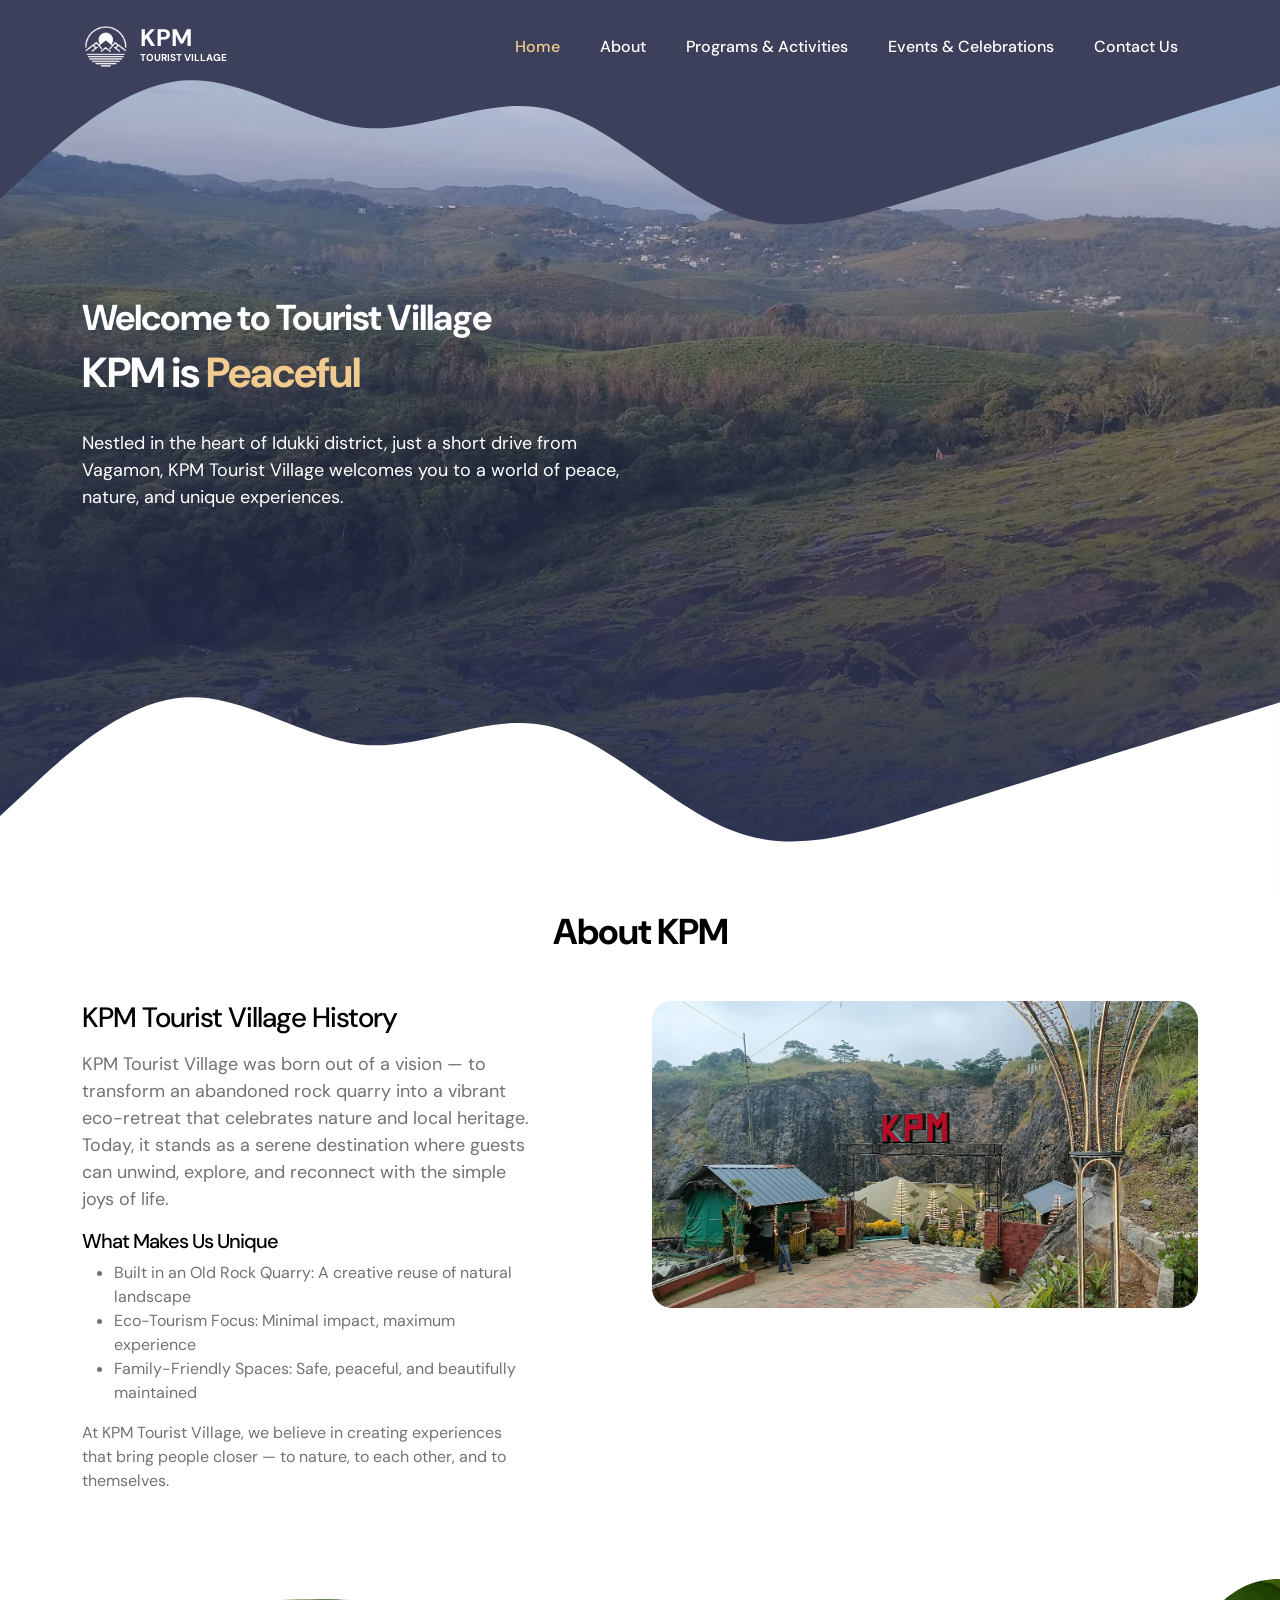
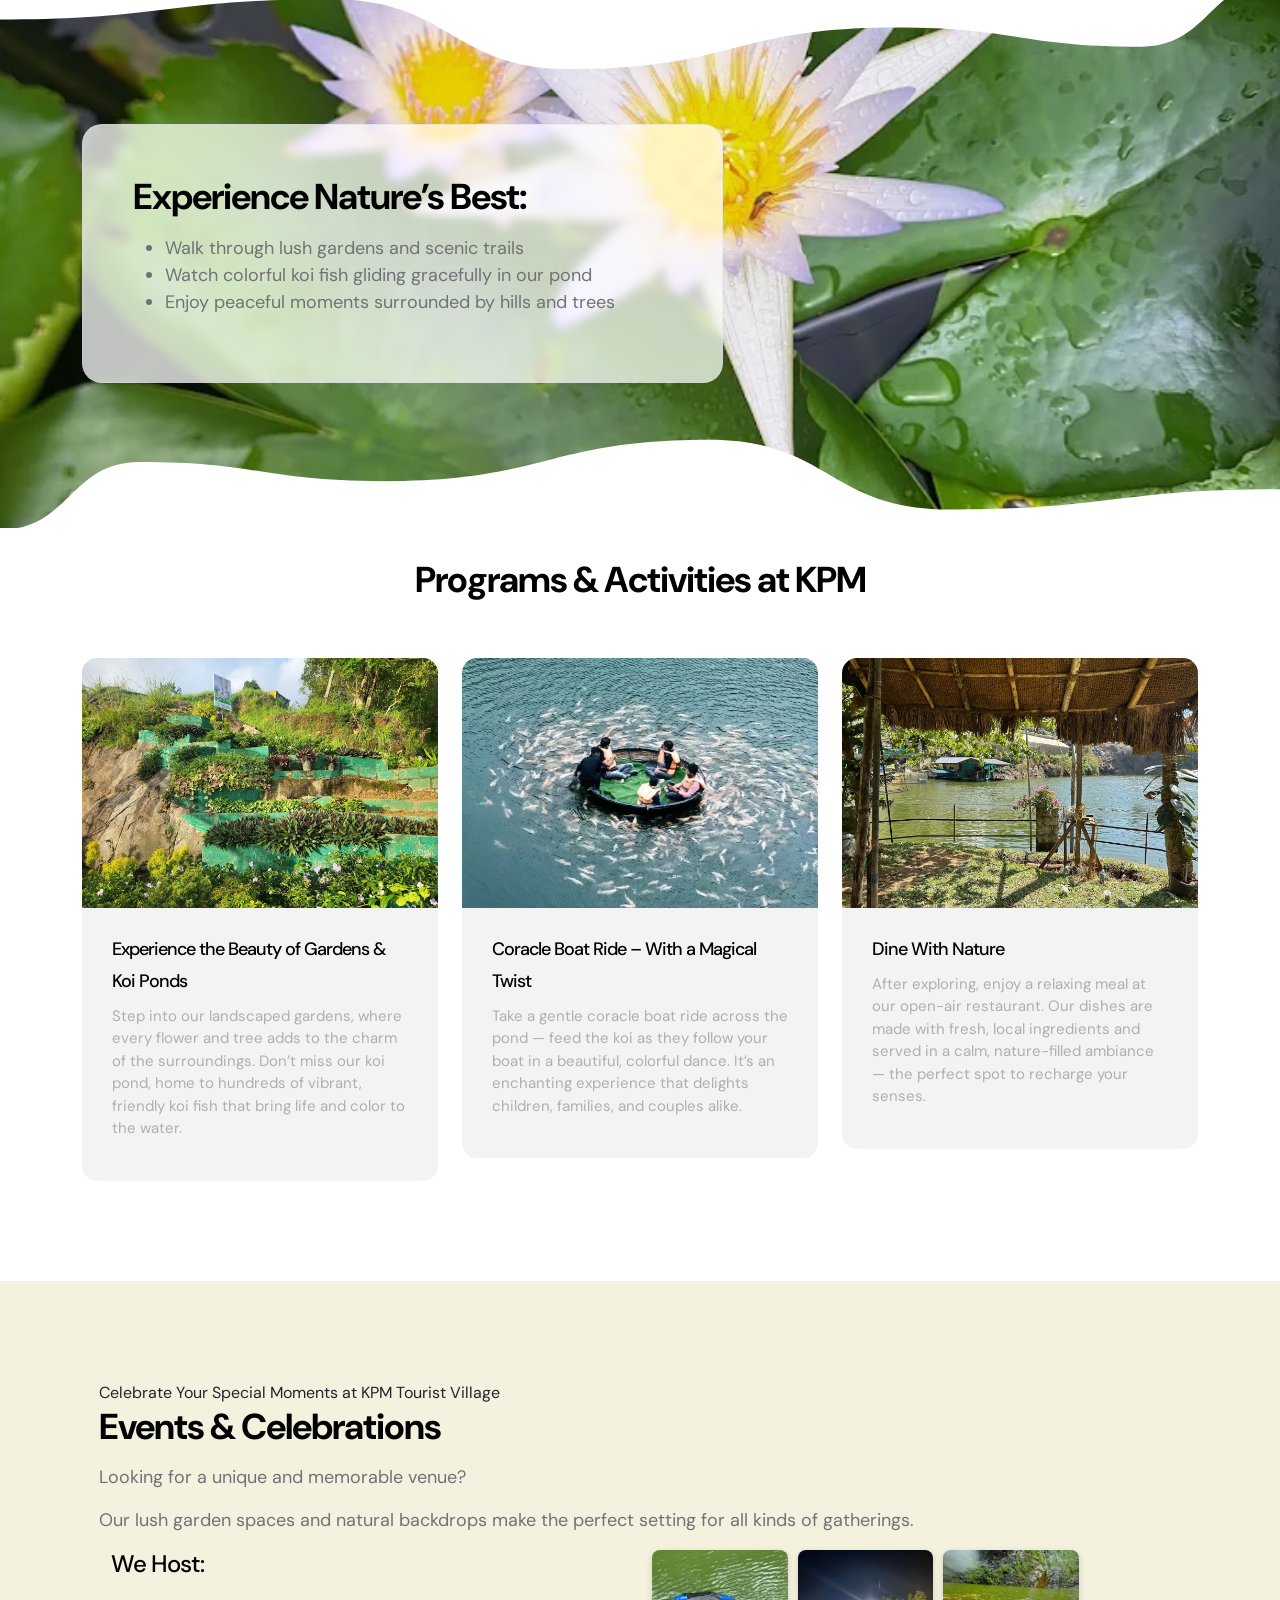
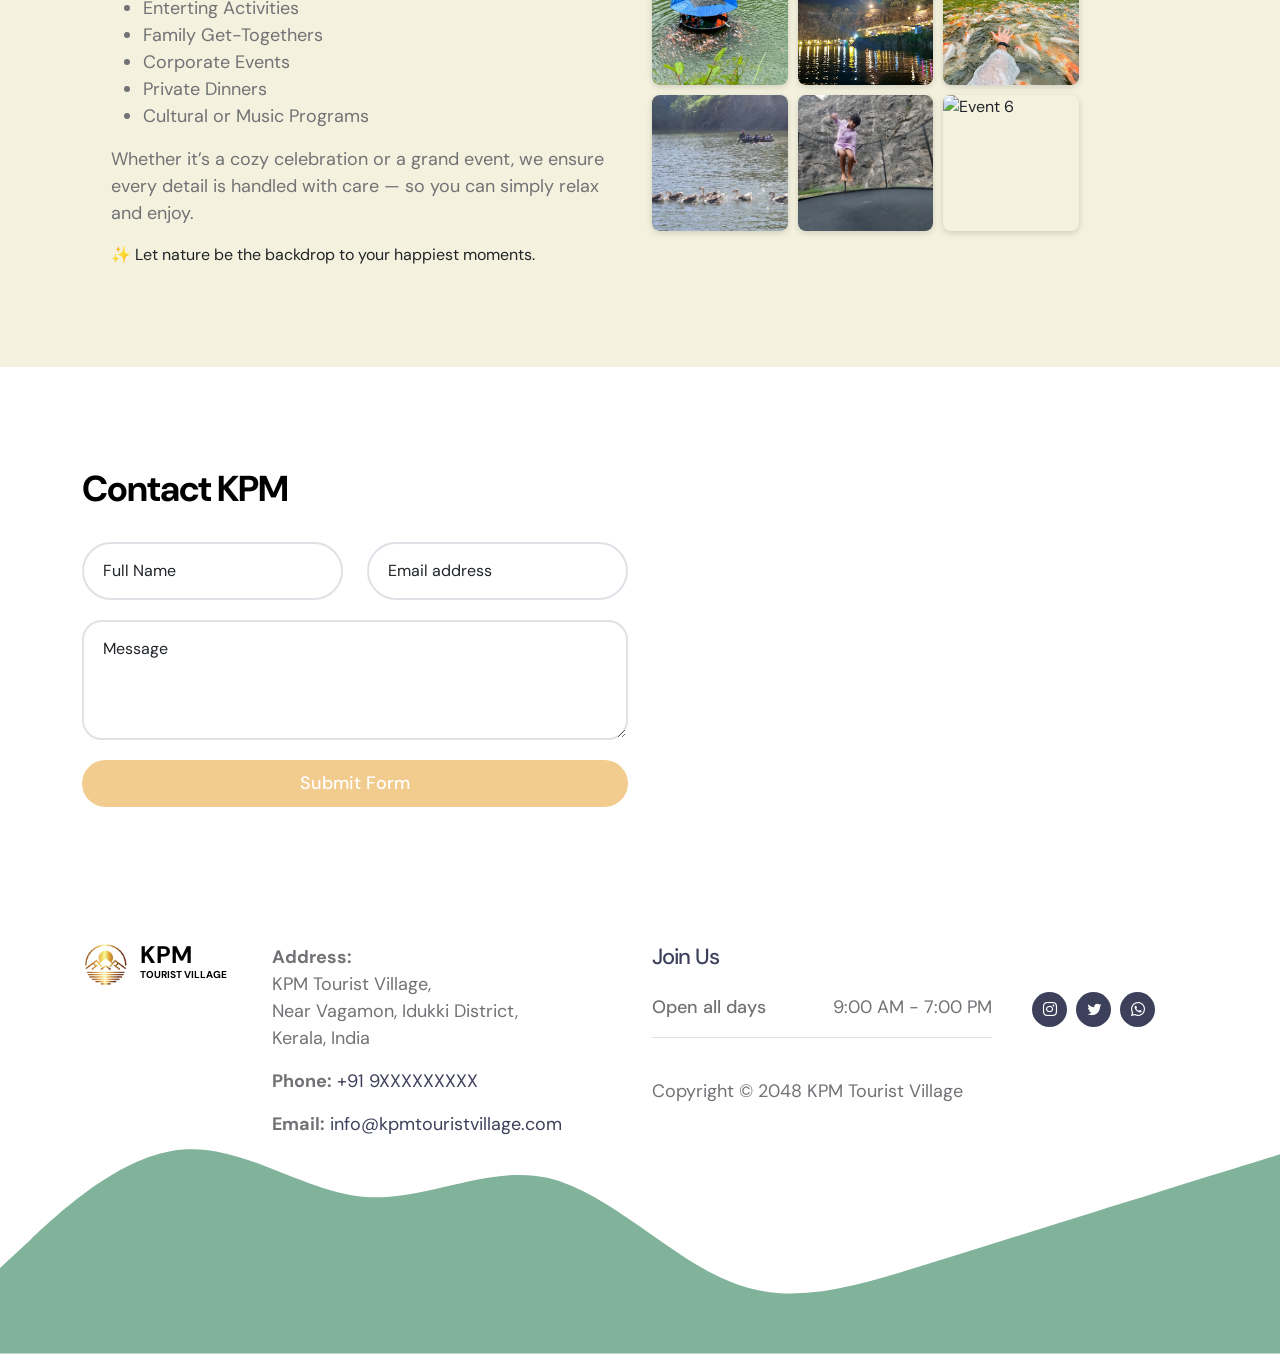
==== commit c0105db9: "initial commit" ====
--- a/index.html
+++ b/index.html
@@ -48,11 +48,6 @@
                     </span>
                 </a>
 
-                <div class="d-lg-none ms-auto me-3">
-                    <a class="btn custom-btn custom-border-btn" data-bs-toggle="offcanvas" href="#offcanvasExample"
-                        role="button" aria-controls="offcanvasExample">Member Login</a>
-                </div>
-
                 <button class="navbar-toggler" type="button" data-bs-toggle="collapse" data-bs-target="#navbarNav"
                     aria-controls="navbarNav" aria-expanded="false" aria-label="Toggle navigation">
                     <span class="navbar-toggler-icon"></span>
@@ -267,11 +262,11 @@
 
                     <div class="col-lg-7 col-12">
                         <div class="section-bg-image-block">
-                            <h2 class="mb-lg-3">What Makes Us Unique</h2>
+                            <h2 class="mb-lg-3">Experience Nature’s Best:</h2>
                             <ul>
-                                <li>Built in an Old Rock Quarry: A creative reuse of natural landscape</li>
-                                <li>Eco-Tourism Focus: Minimal impact, maximum experience</li>
-                                <li>Family-Friendly Spaces: Safe, peaceful, and beautifully maintained</li>
+                                <li>Walk through lush gardens and scenic trails</li>
+                                <li>Watch colorful koi fish gliding gracefully in our pond</li>
+                                <li>Enjoy peaceful moments surrounded by hills and trees</li>
                             </ul>
                         </div>
                     </div>
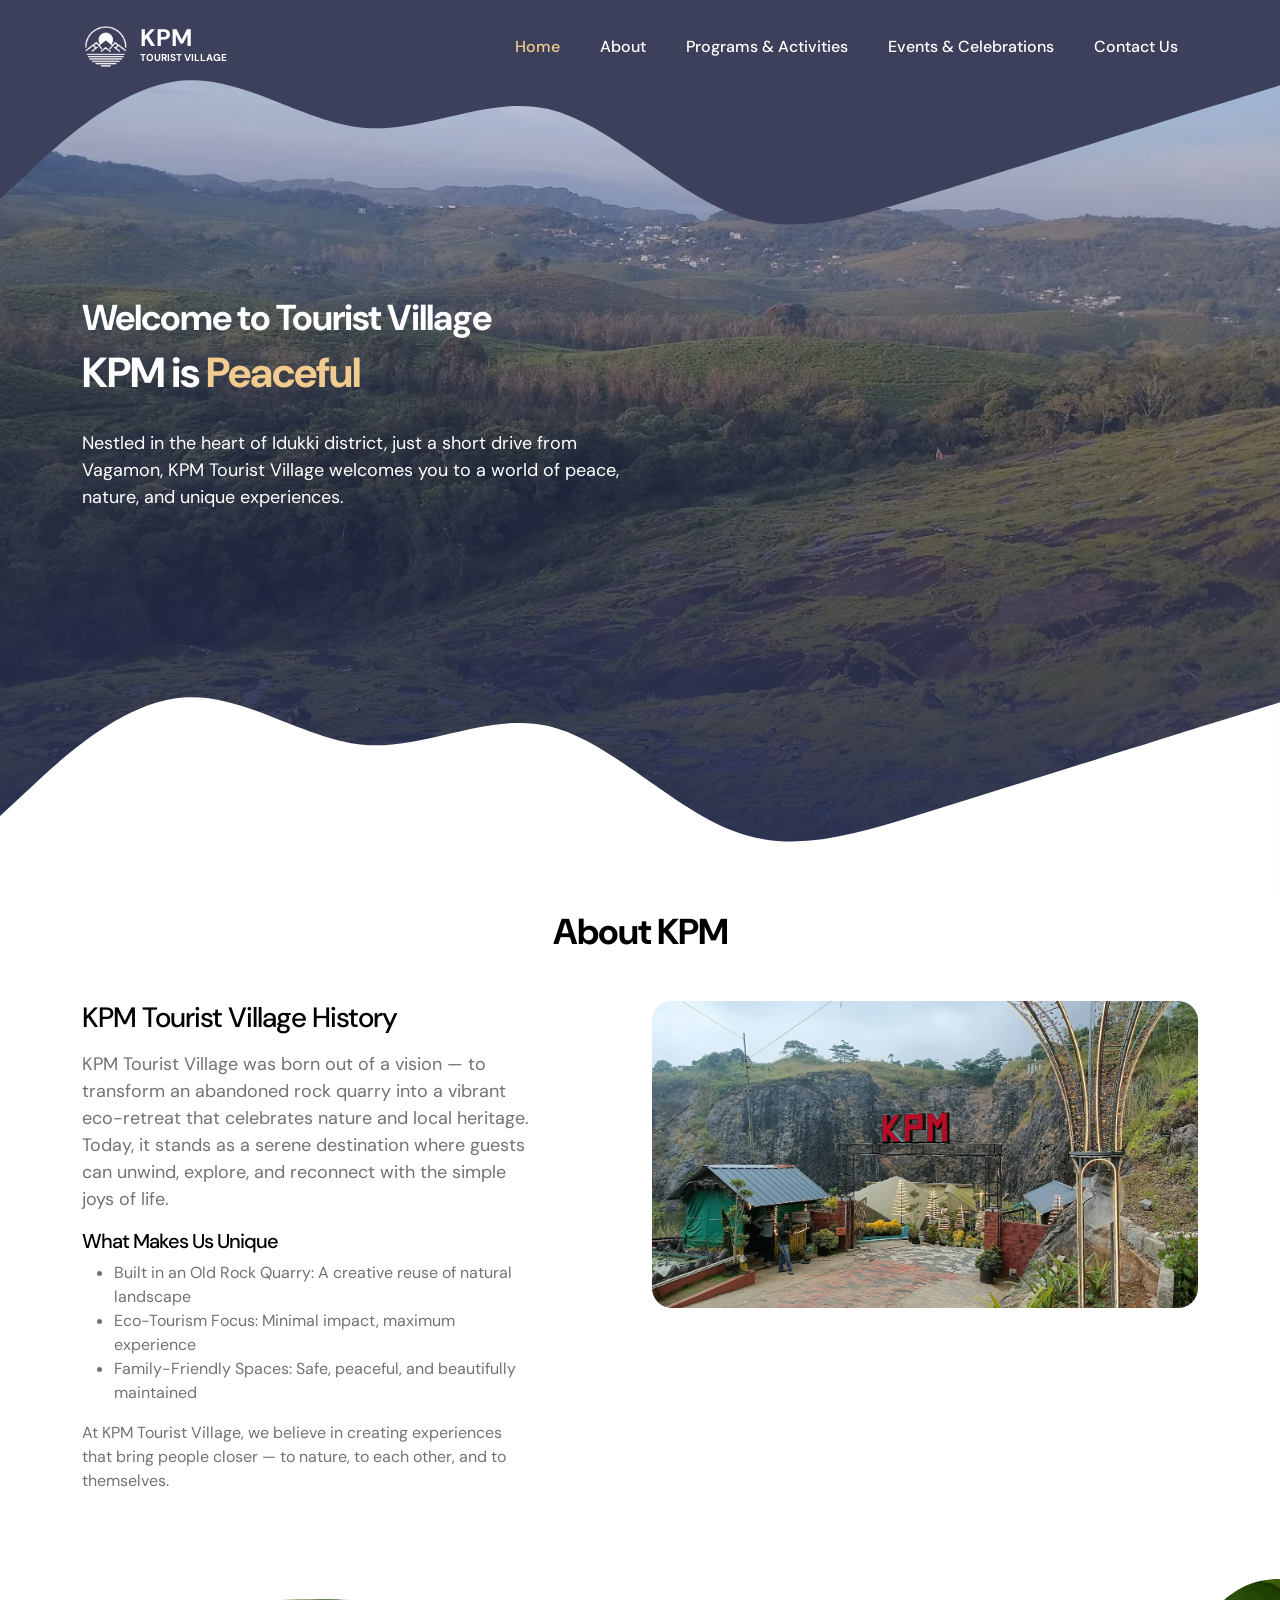
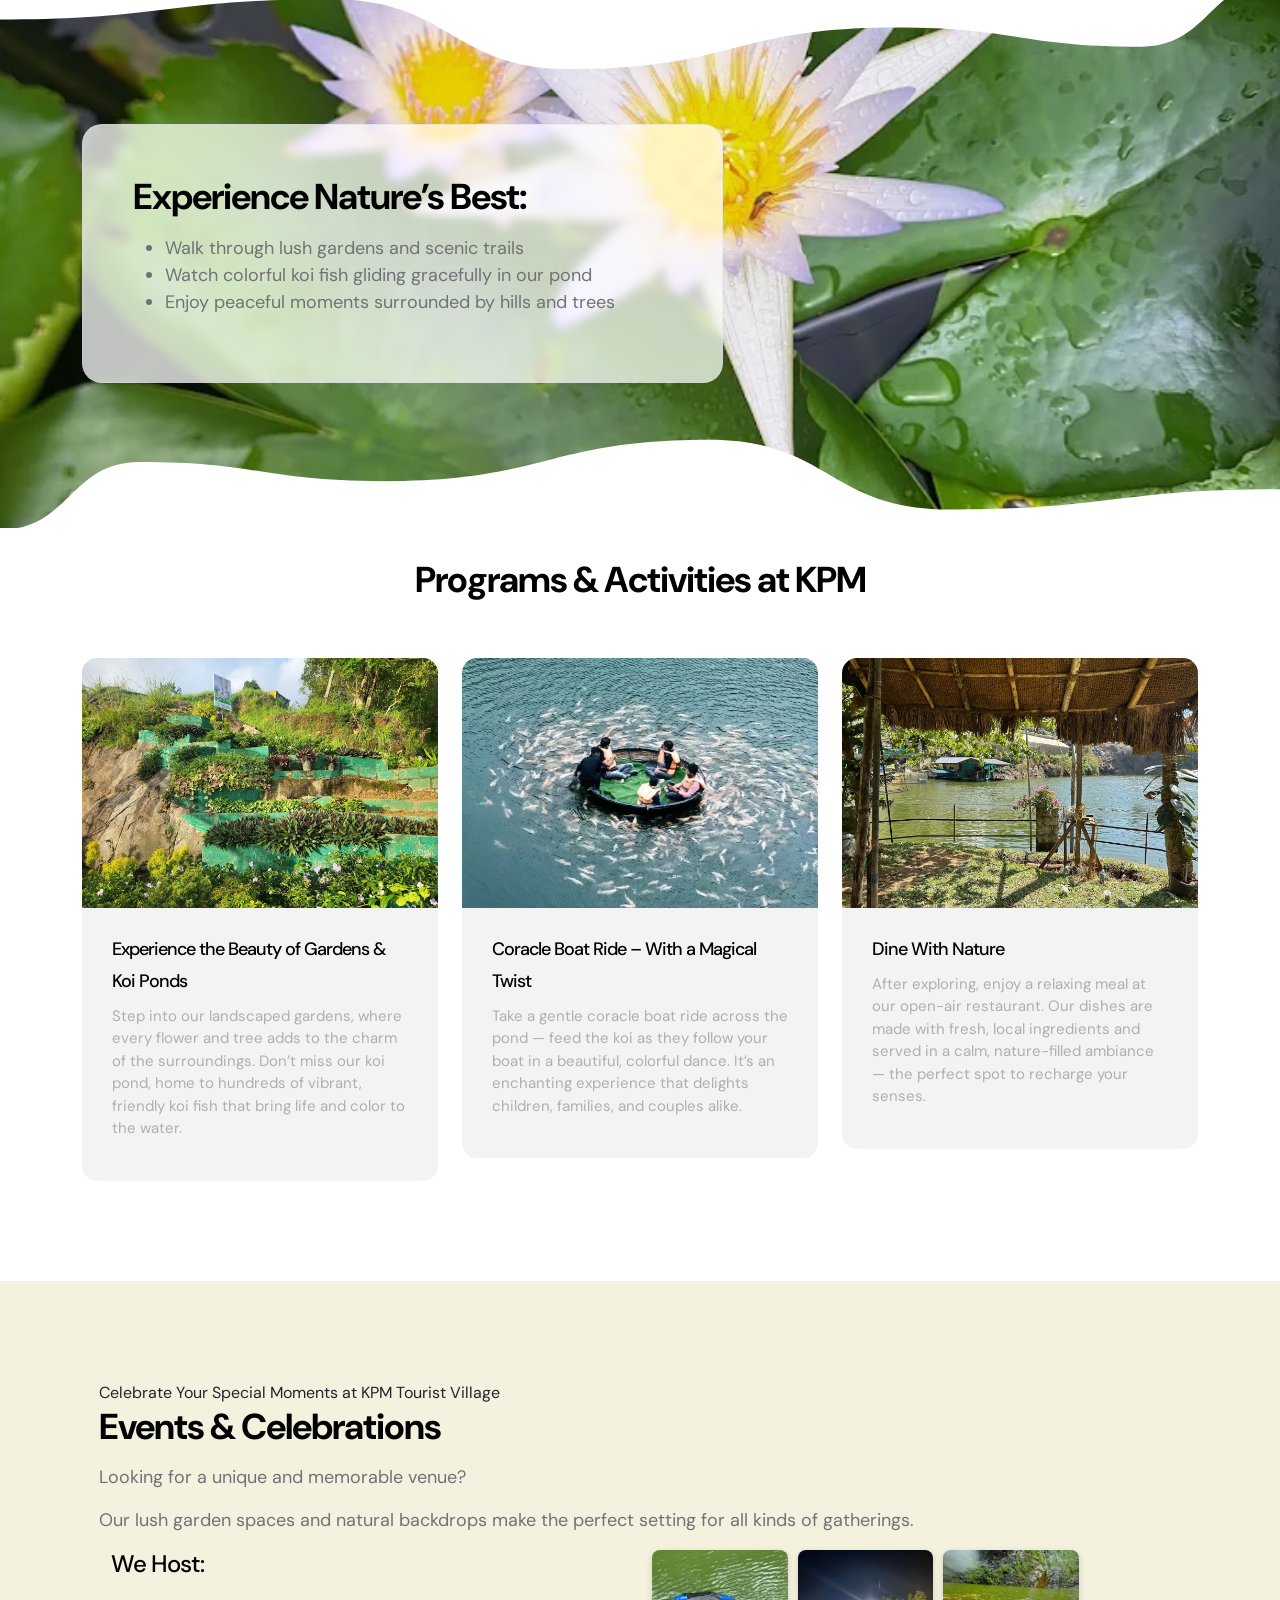
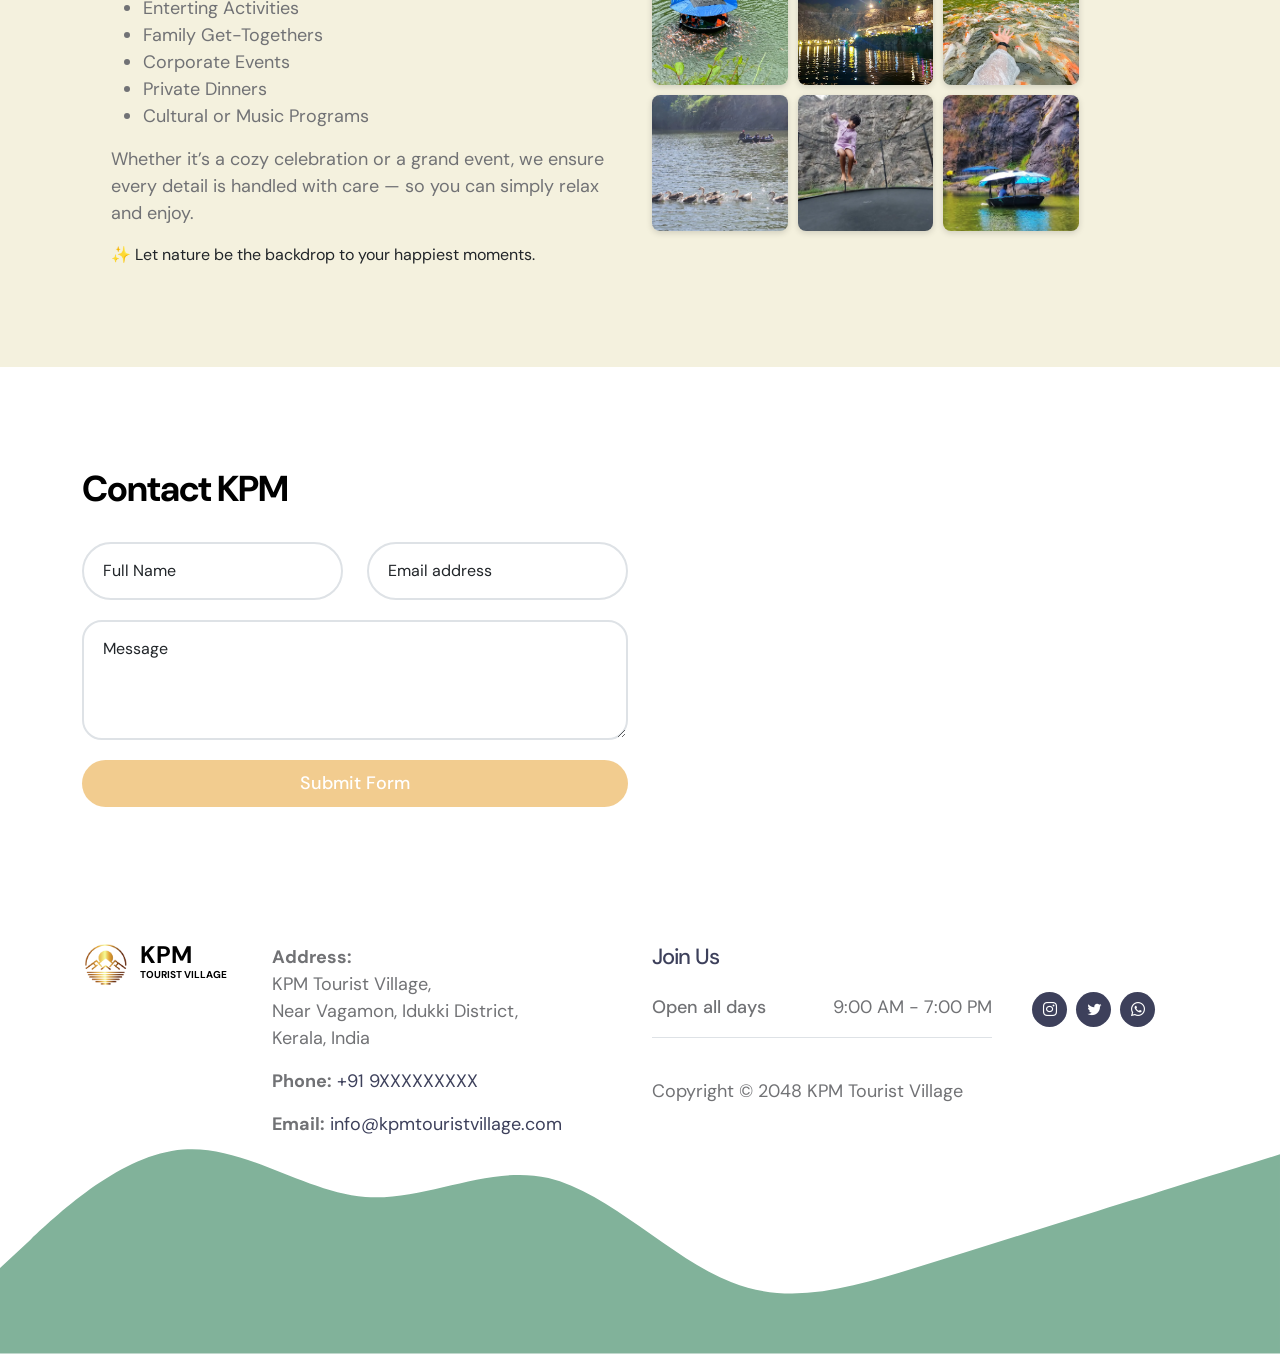
==== commit 0317b254: "index.html updated" ====
--- a/index.html
+++ b/index.html
@@ -183,7 +183,7 @@
 
                     <div class="col-lg-6 col-12">
                         <div class="ratio ratio-16x9">
-                            <iframe width="560" height="315" src="https://www.youtube.com/embed/MGNgbNGOzh8"
+                            <iframe width="560" height="315" src="https://www.youtube.com/embed/8zLWCRpg7lQ"
                                 title="YouTube video player" frameborder="0"
                                 allow="accelerometer; autoplay; clipboard-write; encrypted-media; gyroscope; picture-in-picture; web-share"
                                 allowfullscreen></iframe>
@@ -404,7 +404,7 @@
                                 <img src="./images/event/event-3.webp" alt="Event 3">
                                 <img src="./images/event/event-4.webp" alt="Event 4">
                                 <img src="./images/event/event-5.webp" alt="Event 5">
-                                <img src="./images/event/event-6.webp" alt="Event 6">
+                                <img src="./images/gallery/image3.webp" alt="Event 6">
                             </div>
                         </div>
                     </div>
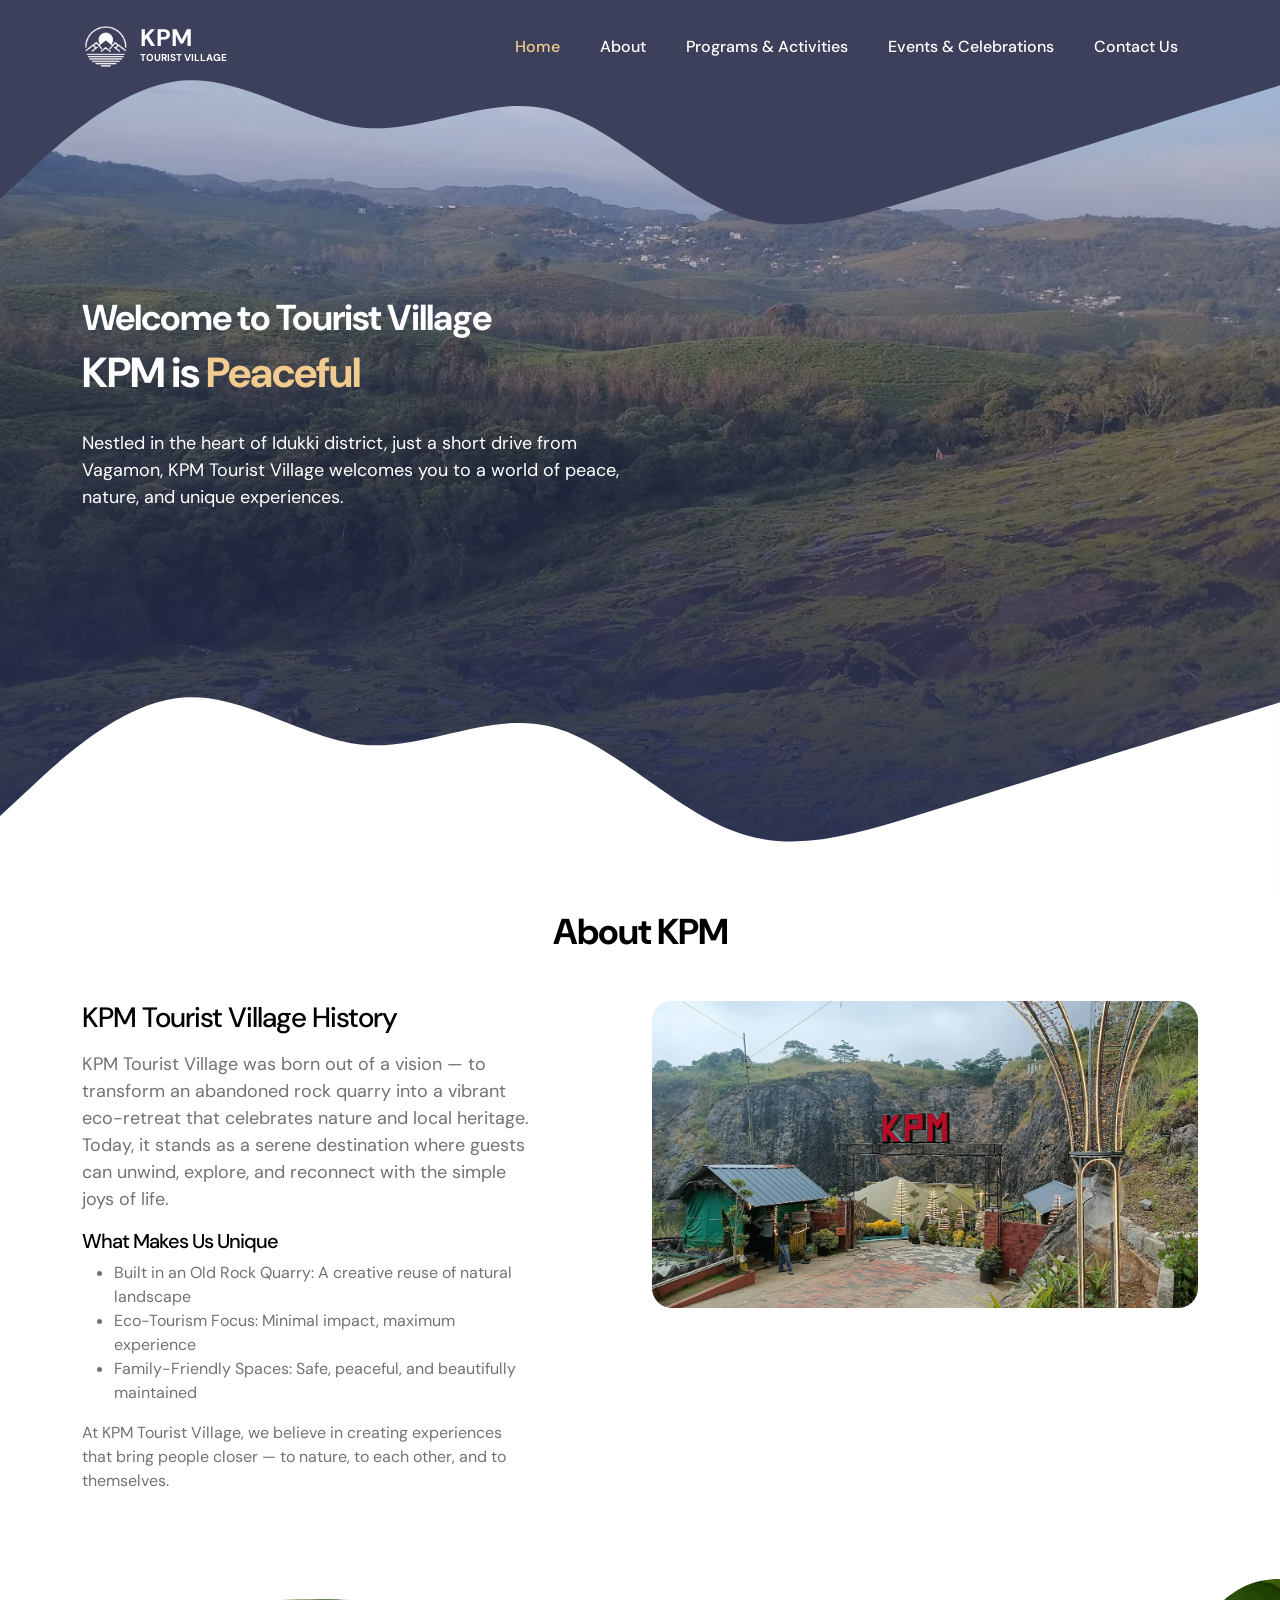
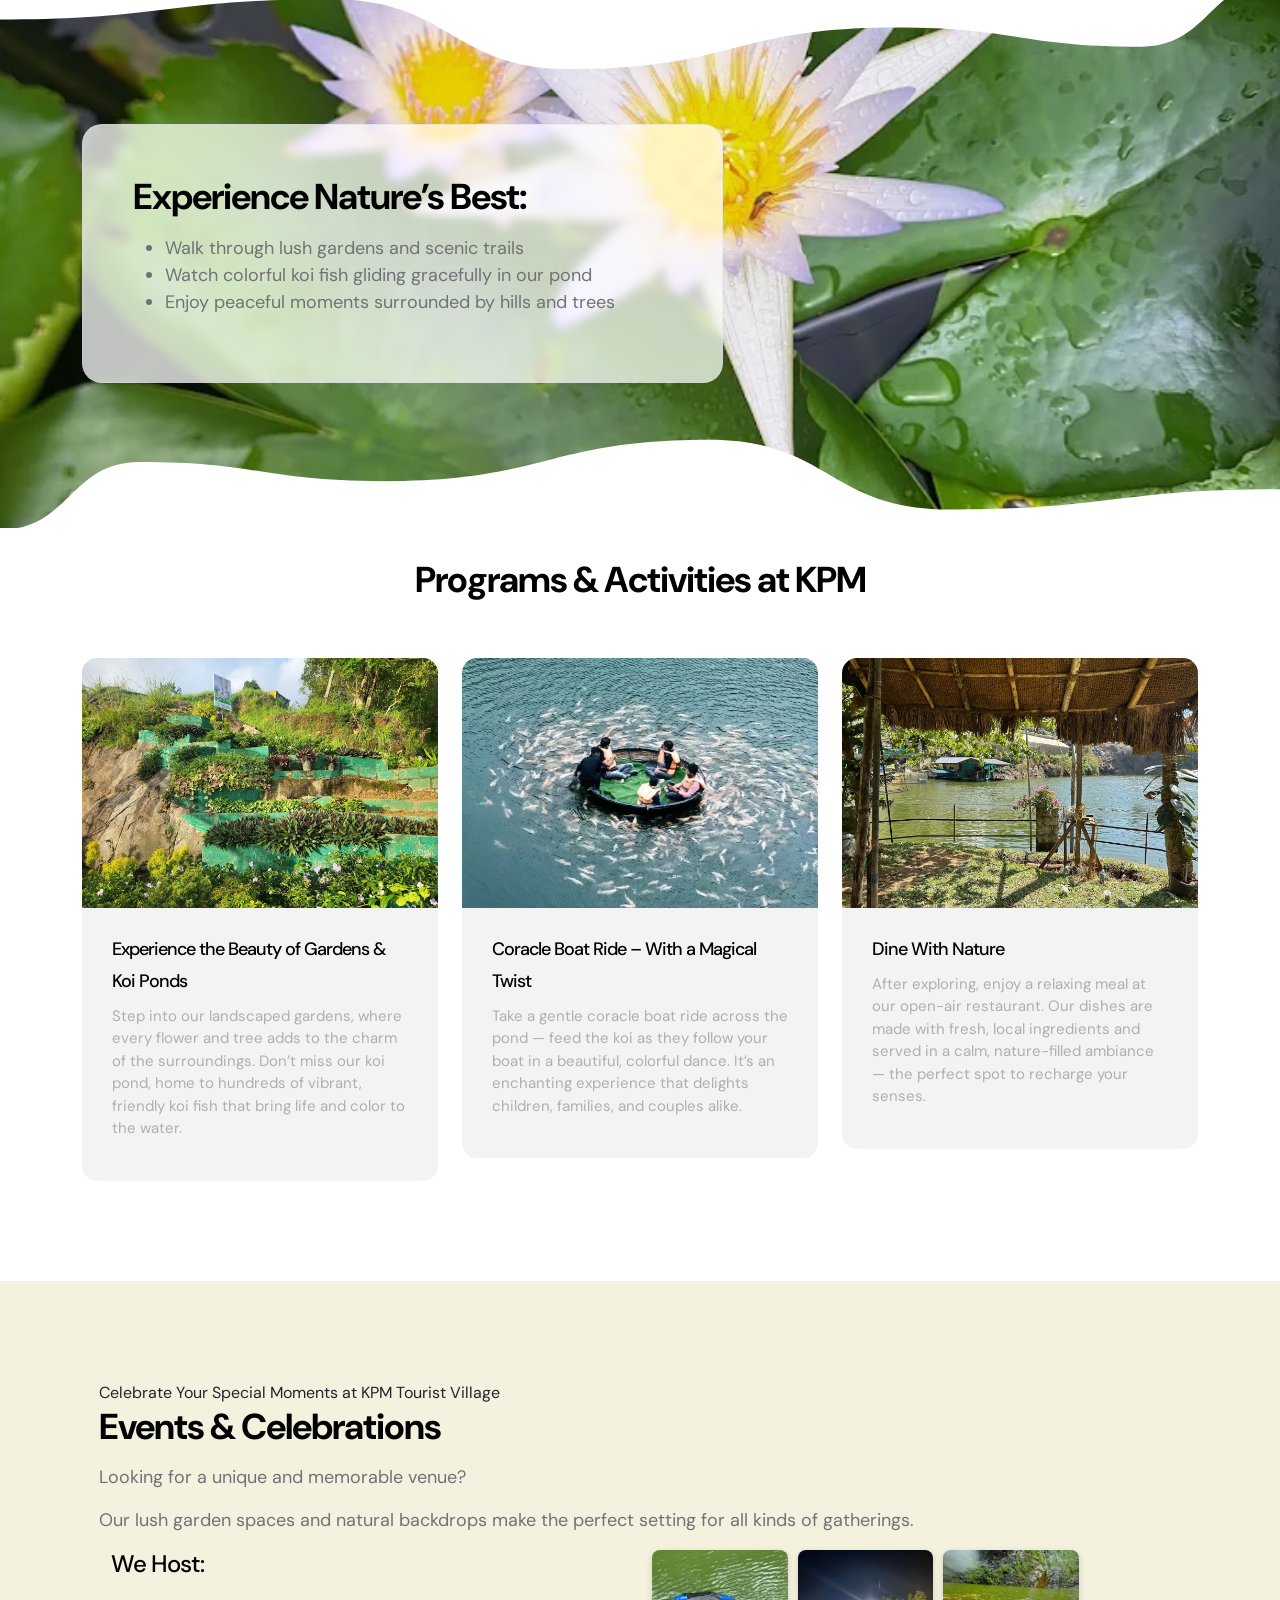
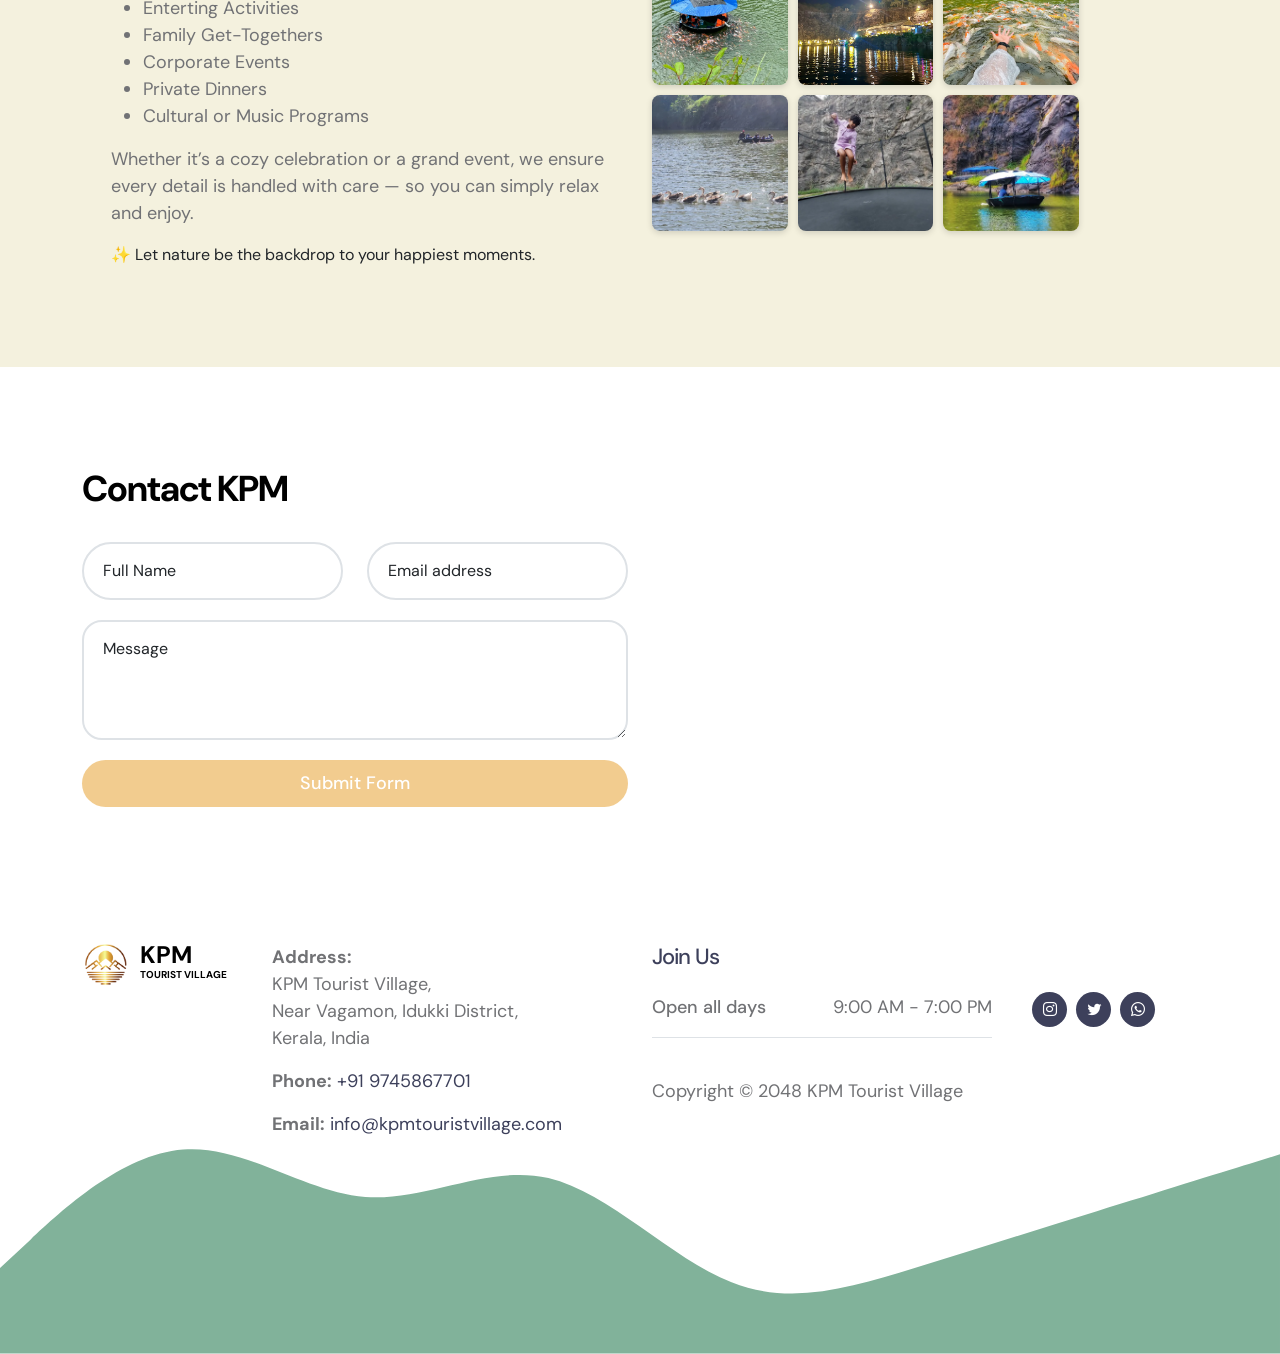
==== commit da3b0e37: "index.html updated" ====
--- a/index.html
+++ b/index.html
@@ -495,7 +495,7 @@
                                         Near Vagamon, Idukki District,<br>
                                         Kerala, India</p>
 
-                                    <p><strong>Phone:</strong> <a href="tel:+919XXXXXXXXX">+91 9XXXXXXXXX</a></p>
+                                    <p><strong>Phone:</strong> <a href="tel:+919745867701">+91 9745867701</a></p>
 
                                     <p><strong>Email:</strong> <a
                                             href="mailto:info@kpmtouristvillage.com">info@kpmtouristvillage.com</a></p>
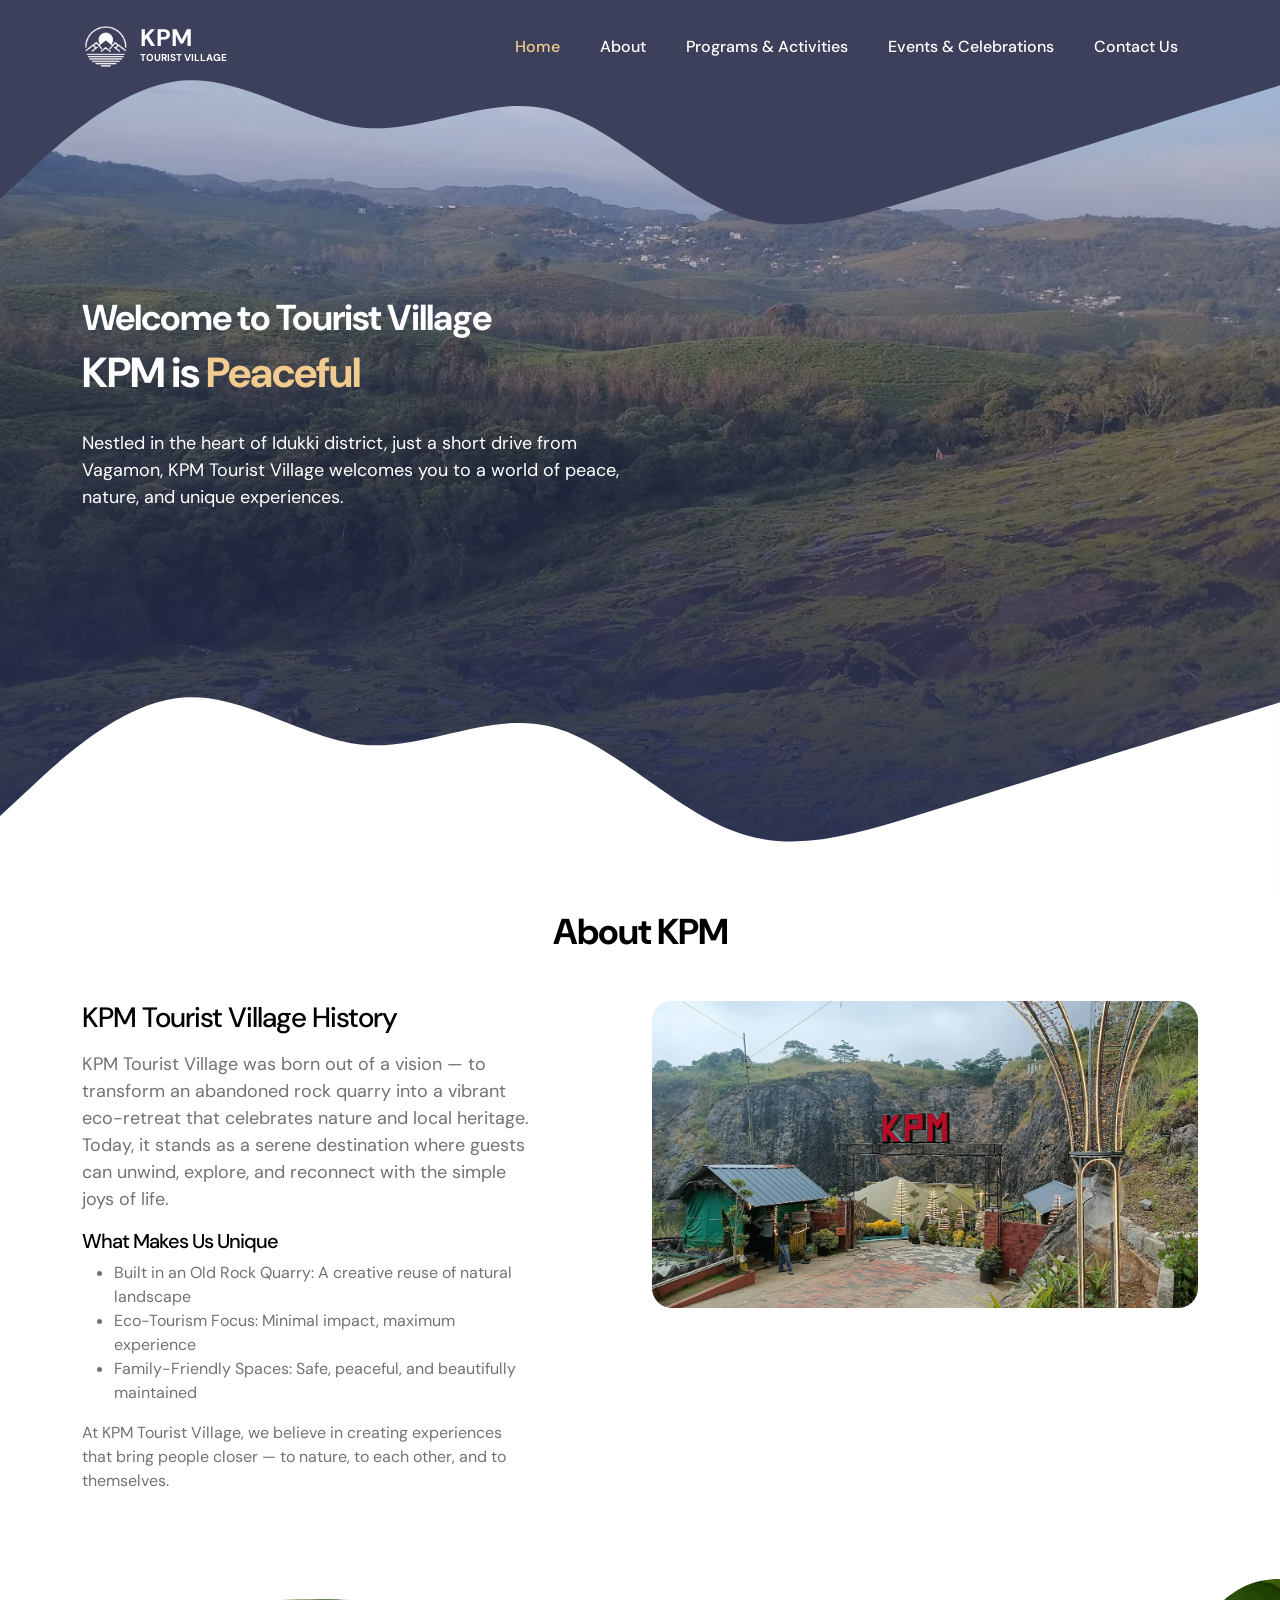
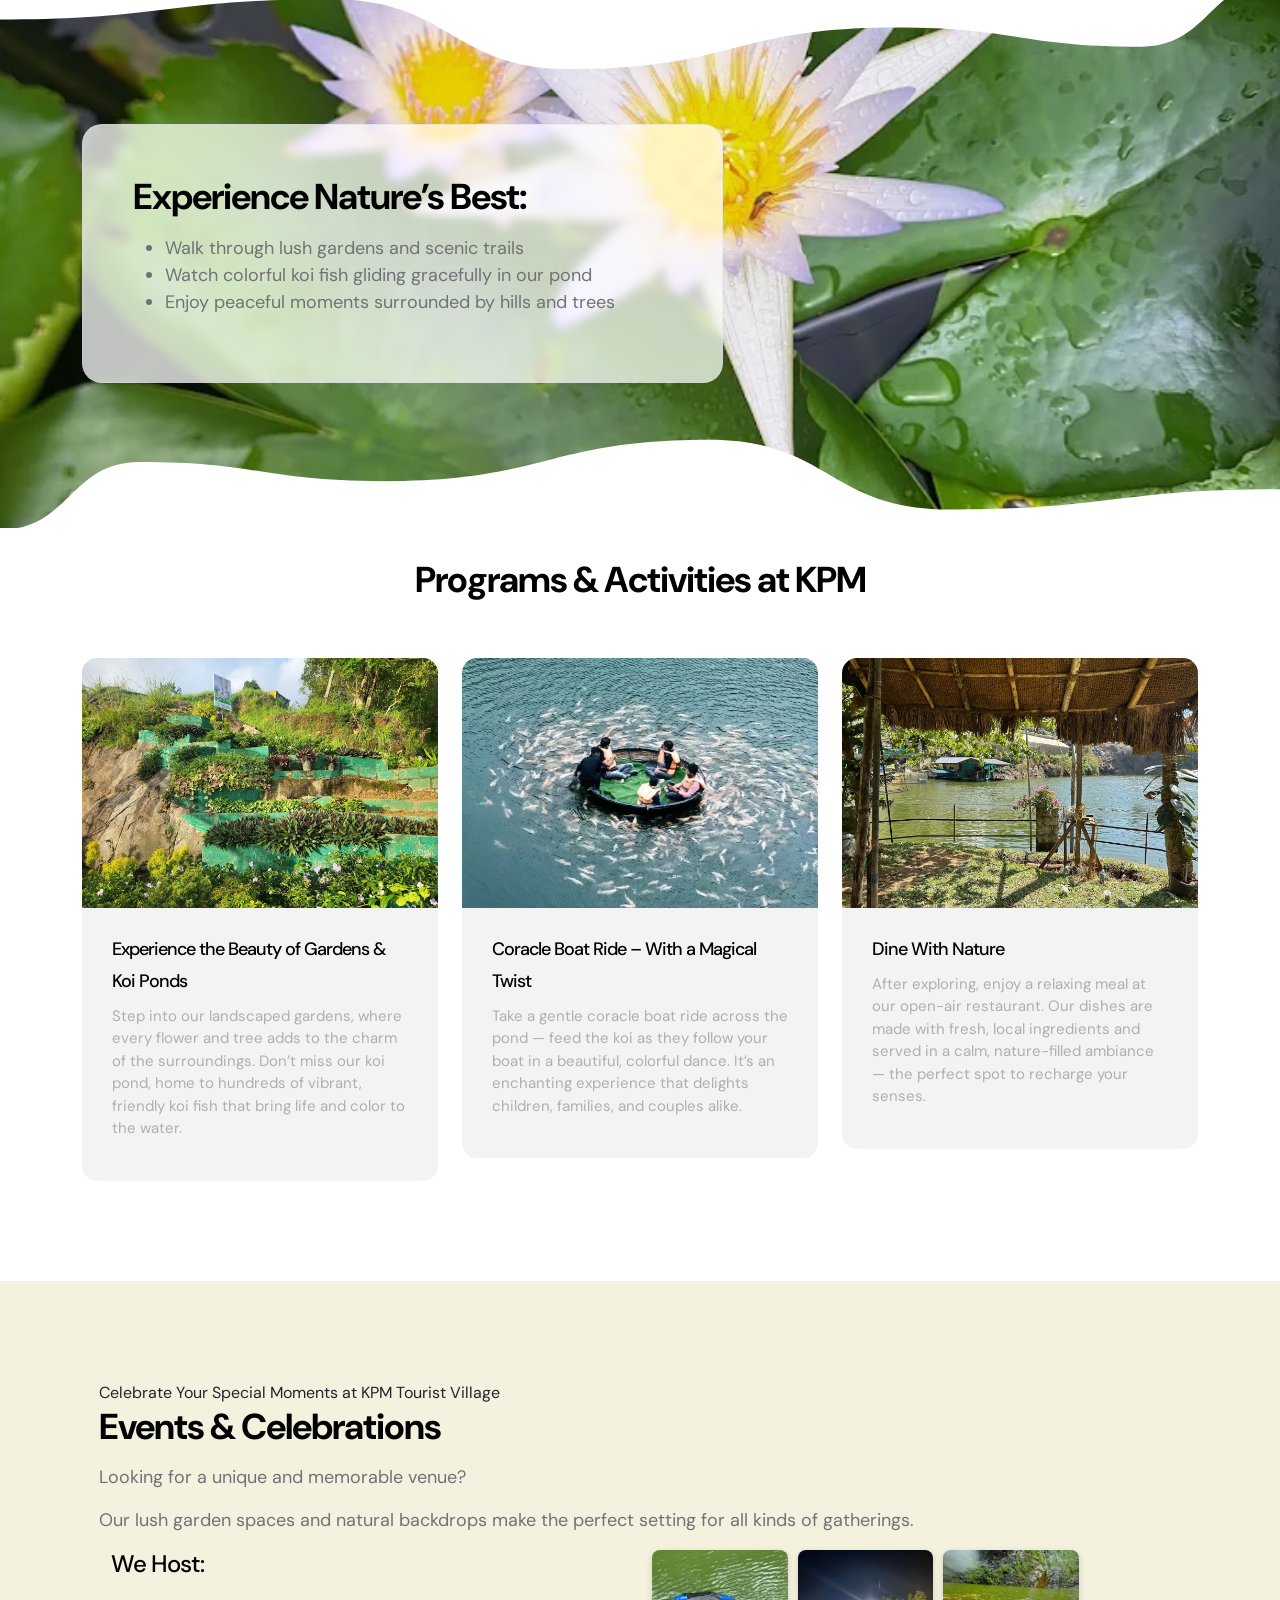
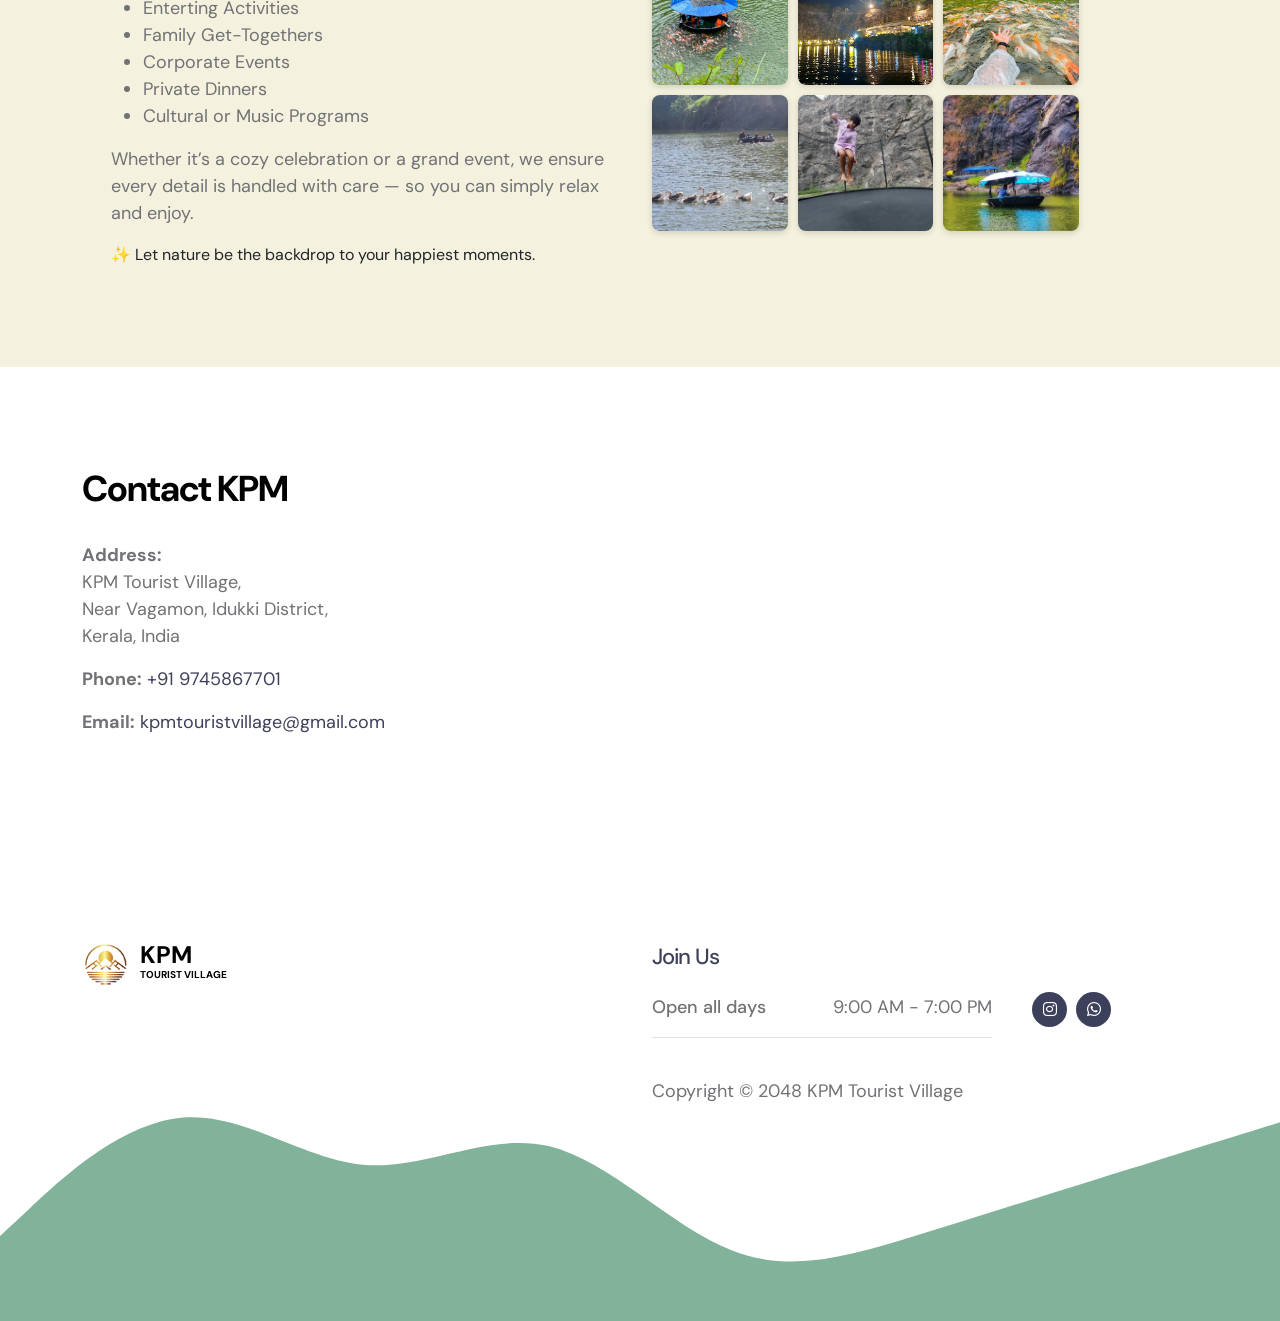
==== commit 11184032: "some updates are done" ====
--- a/index.html
+++ b/index.html
@@ -419,40 +419,22 @@
                 <div class="row">
 
                     <div class="col-lg-6 col-12">
-                        <form action="#" method="post" class="custom-form contact-form" role="form">
-                            <h2 class="mb-4 pb-2">Contact KPM</h2>
-
-                            <div class="row">
-                                <div class="col-lg-6 col-md-6 col-12">
-                                    <div class="form-floating">
-                                        <input type="text" name="full-name" id="full-name" class="form-control"
-                                            placeholder="Full Name" required="">
-
-                                        <label for="floatingInput">Full Name</label>
-                                    </div>
+                        <h2 class="mb-4 pb-2">Contact KPM</h2>
+                        <div class="row">
+                            <div class="contact-info">
+                                <div class="contact-details">
+                                    <p><strong>Address:</strong><br>
+                                        KPM Tourist Village,<br>
+                                        Near Vagamon, Idukki District,<br>
+                                        Kerala, India</p>
+
+                                    <p><strong>Phone:</strong> <a href="tel:+919745867701">+91 9745867701</a></p>
+
+                                    <p><strong>Email:</strong> <a
+                                            href="mailto:info@kpmtouristvillage.com">kpmtouristvillage@gmail.com</a></p>
                                 </div>
-
-                                <div class="col-lg-6 col-md-6 col-12">
-                                    <div class="form-floating">
-                                        <input type="email" name="email" id="email" pattern="[^ @]*@[^ @]*"
-                                            class="form-control" placeholder="Email address" required="">
-
-                                        <label for="floatingInput">Email address</label>
-                                    </div>
-                                </div>
-
-                                <div class="col-lg-12 col-12">
-                                    <div class="form-floating">
-                                        <textarea class="form-control" id="message" name="message"
-                                            placeholder="Describe message here"></textarea>
-
-                                        <label for="floatingTextarea">Message</label>
-                                    </div>
-
-                                    <button type="submit" class="form-control">Submit Form</button>
-                                </div>
-                            </div>
-                        </form>
+                            </div>
+                        </div>
                     </div>
 
                     <div class="col-lg-6 col-12">
@@ -485,23 +467,6 @@
                                 </span>
                             </a>
                         </div>
-                        <div class="col-md-8">
-                            <div class="contact-info">
-                                
-
-                                <div class="contact-details">
-                                    <p><strong>Address:</strong><br>
-                                        KPM Tourist Village,<br>
-                                        Near Vagamon, Idukki District,<br>
-                                        Kerala, India</p>
-
-                                    <p><strong>Phone:</strong> <a href="tel:+919745867701">+91 9745867701</a></p>
-
-                                    <p><strong>Email:</strong> <a
-                                            href="mailto:info@kpmtouristvillage.com">info@kpmtouristvillage.com</a></p>
-                                </div>
-                            </div>
-                        </div>
 
                     </div>
 
@@ -522,19 +487,15 @@
                 <div class="col-lg-2 col-12 ms-auto">
                     <ul class="social-icon mt-lg-5 mt-3 mb-4">
                         <li class="social-icon-item">
-                            <a href="#" class="social-icon-link bi-instagram"></a>
-                        </li>
-
+                            <a href="https://www.instagram.com/kpmtourism/?igsh=MWU2OTZ6bTRlbm1xbw%3D%3D#"
+                                class="social-icon-link bi-instagram"></a>
+                        </li>
                         <li class="social-icon-item">
-                            <a href="#" class="social-icon-link bi-twitter"></a>
-                        </li>
-
-                        <li class="social-icon-item">
-                            <a href="#" class="social-icon-link bi-whatsapp"></a>
+                            <a href="https://wa.me/919745867701?text=Hello%20I%20need%20help" target="_blank"
+                                class="social-icon-link bi-whatsapp">
+                            </a>
                         </li>
                     </ul>
-
-
                 </div>
 
             </div>
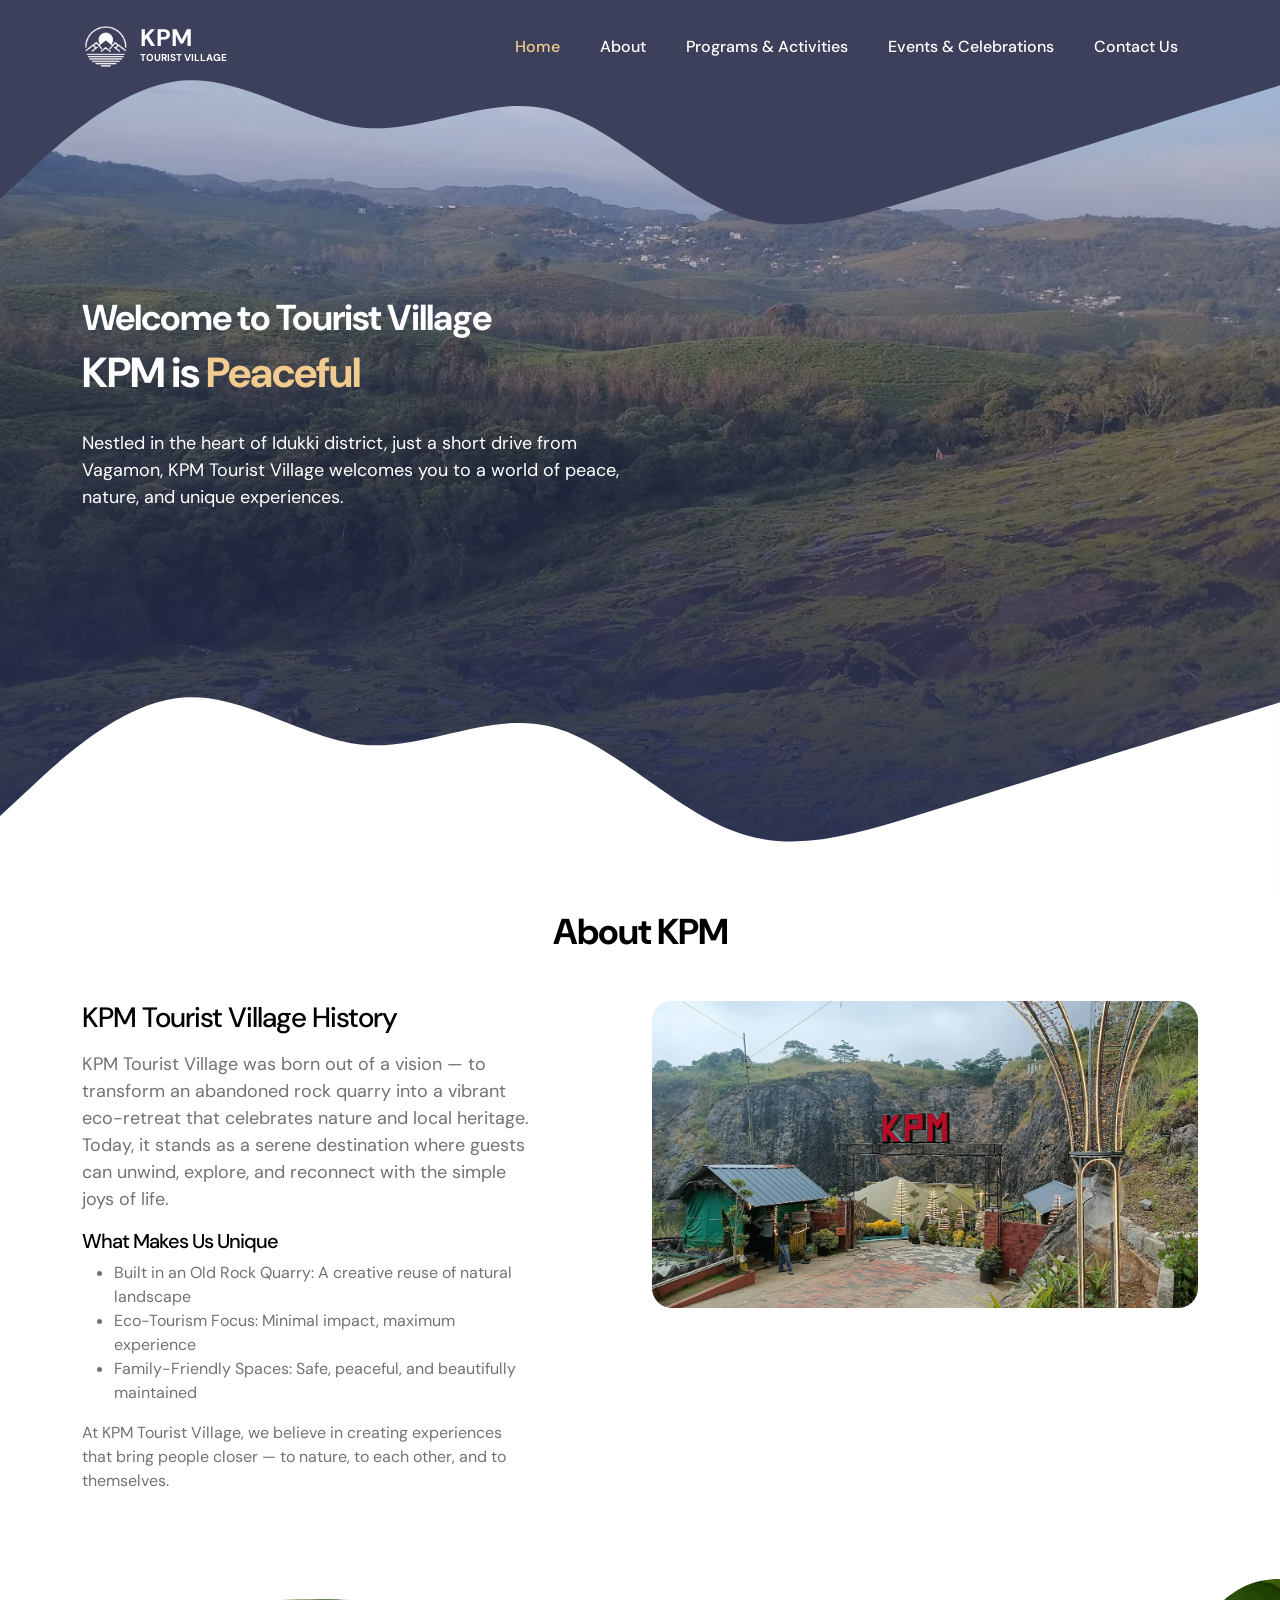
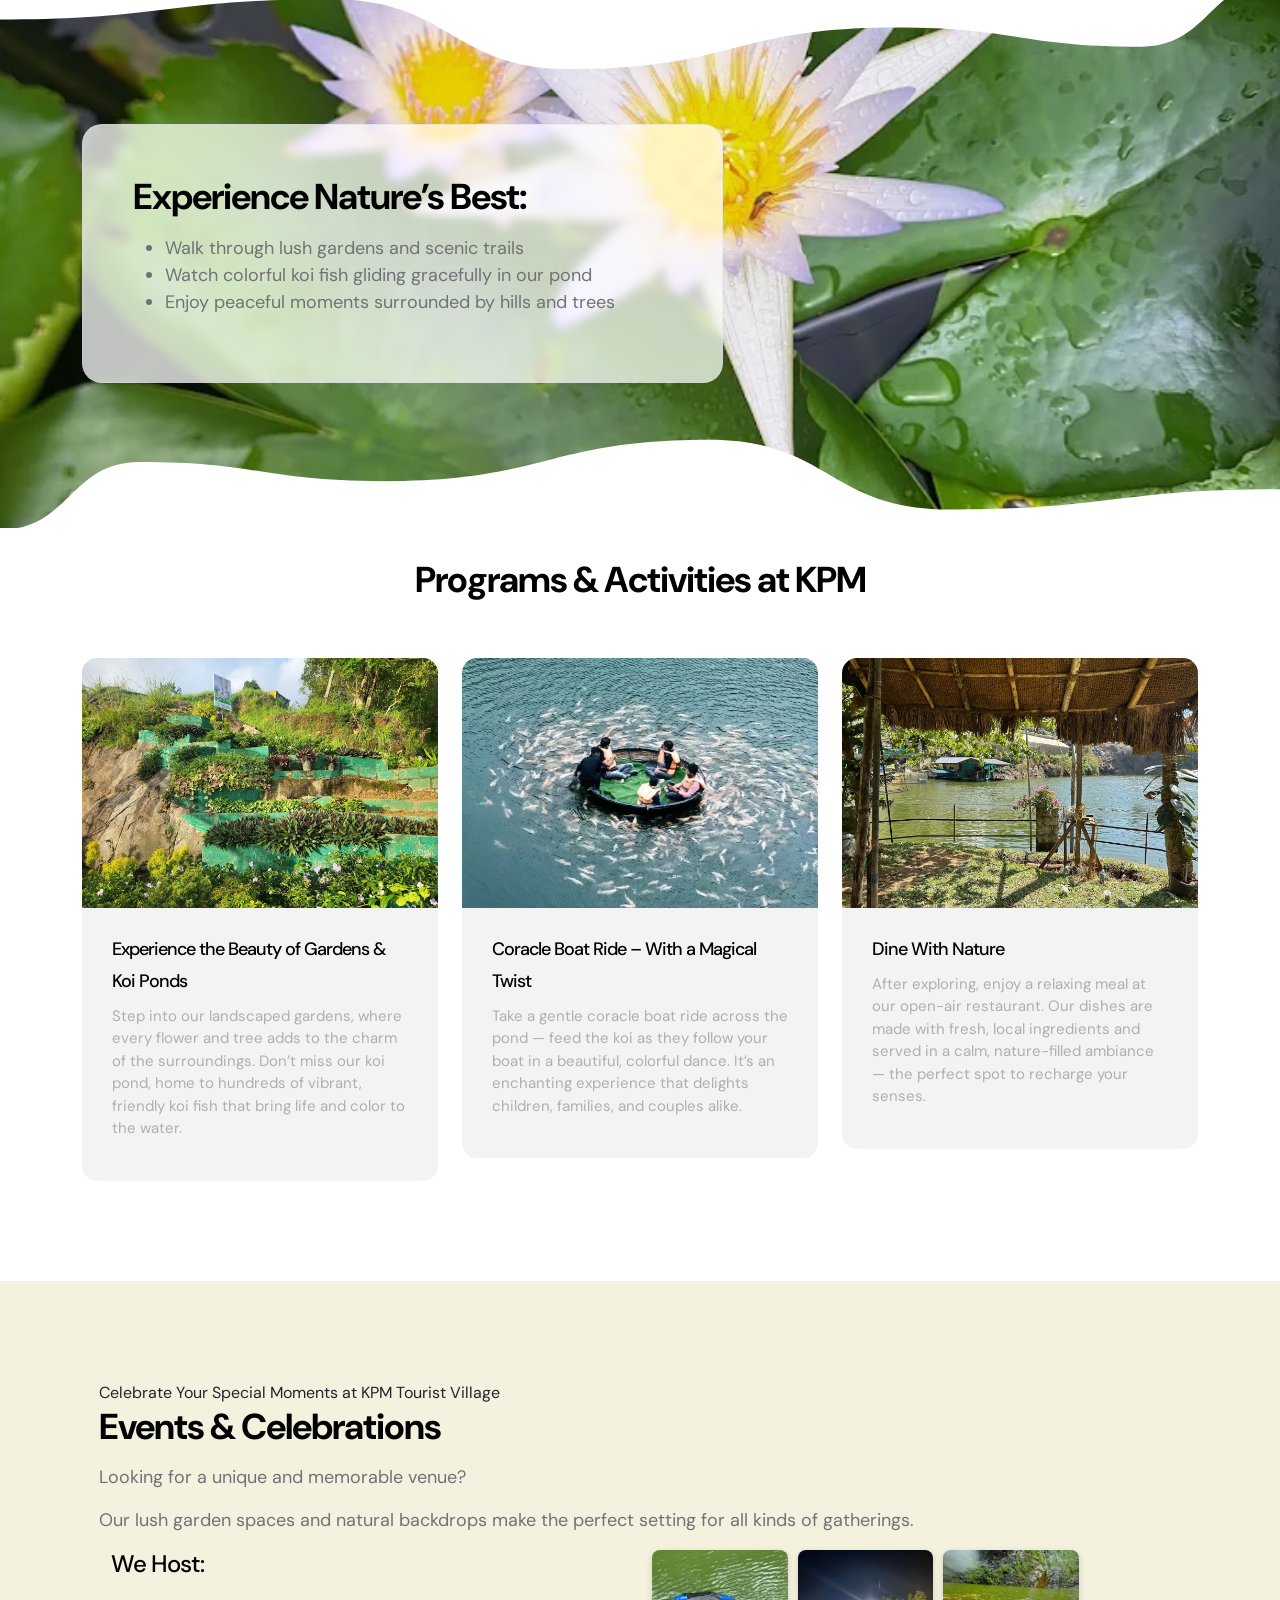
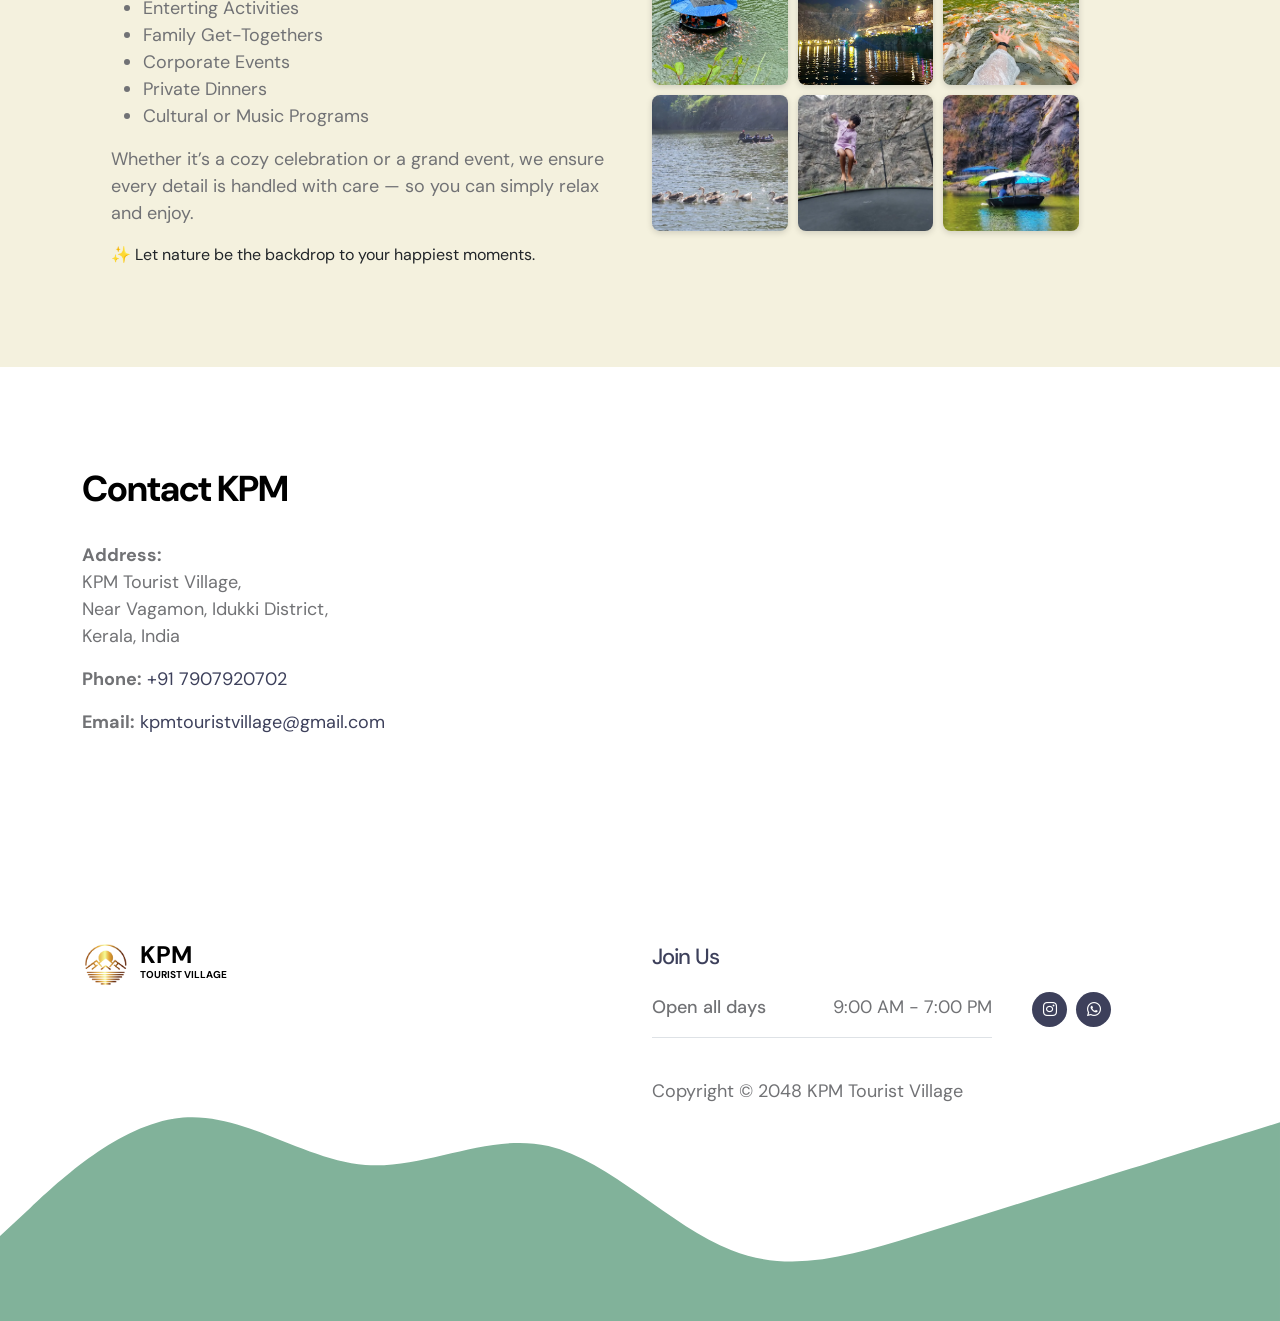
==== commit adc892aa: "code update" ====
--- a/index.html
+++ b/index.html
@@ -8,6 +8,7 @@
     <meta name="description" content="">
     <meta name="author" content="">
 
+    <link rel="icon" type="image/png" href="images/kpm-logo.png">
     <title>KPM Tourist Village</title>
 
     <!-- CSS FILES -->
@@ -428,7 +429,7 @@
                                         Near Vagamon, Idukki District,<br>
                                         Kerala, India</p>
 
-                                    <p><strong>Phone:</strong> <a href="tel:+919745867701">+91 9745867701</a></p>
+                                    <p><strong>Phone:</strong> <a href="tel:+919745867701">+91 7907920702</a></p>
 
                                     <p><strong>Email:</strong> <a
                                             href="mailto:info@kpmtouristvillage.com">kpmtouristvillage@gmail.com</a></p>
@@ -491,7 +492,7 @@
                                 class="social-icon-link bi-instagram"></a>
                         </li>
                         <li class="social-icon-item">
-                            <a href="https://wa.me/919745867701?text=Hello%20I%20need%20help" target="_blank"
+                            <a href="https://wa.me/917907920702?text=Hello%20I%20need%20help" target="_blank"
                                 class="social-icon-link bi-whatsapp">
                             </a>
                         </li>
